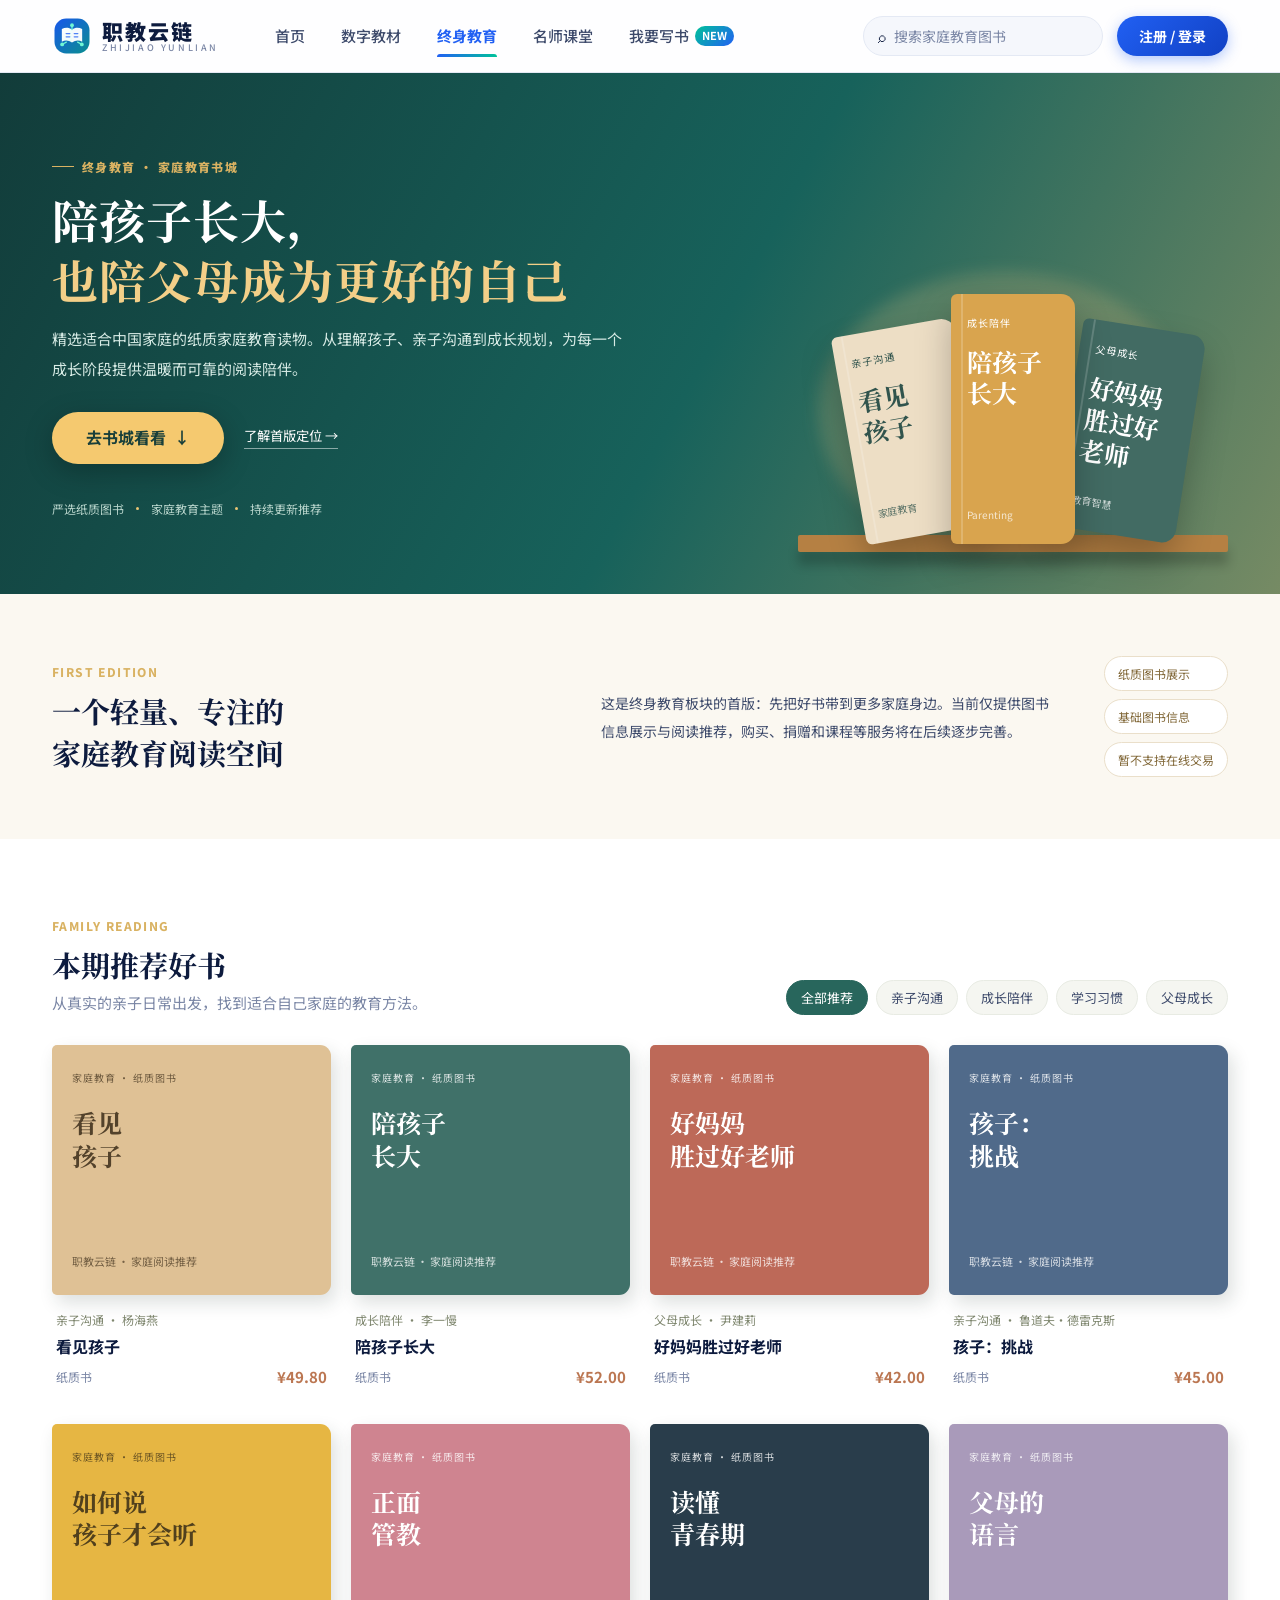
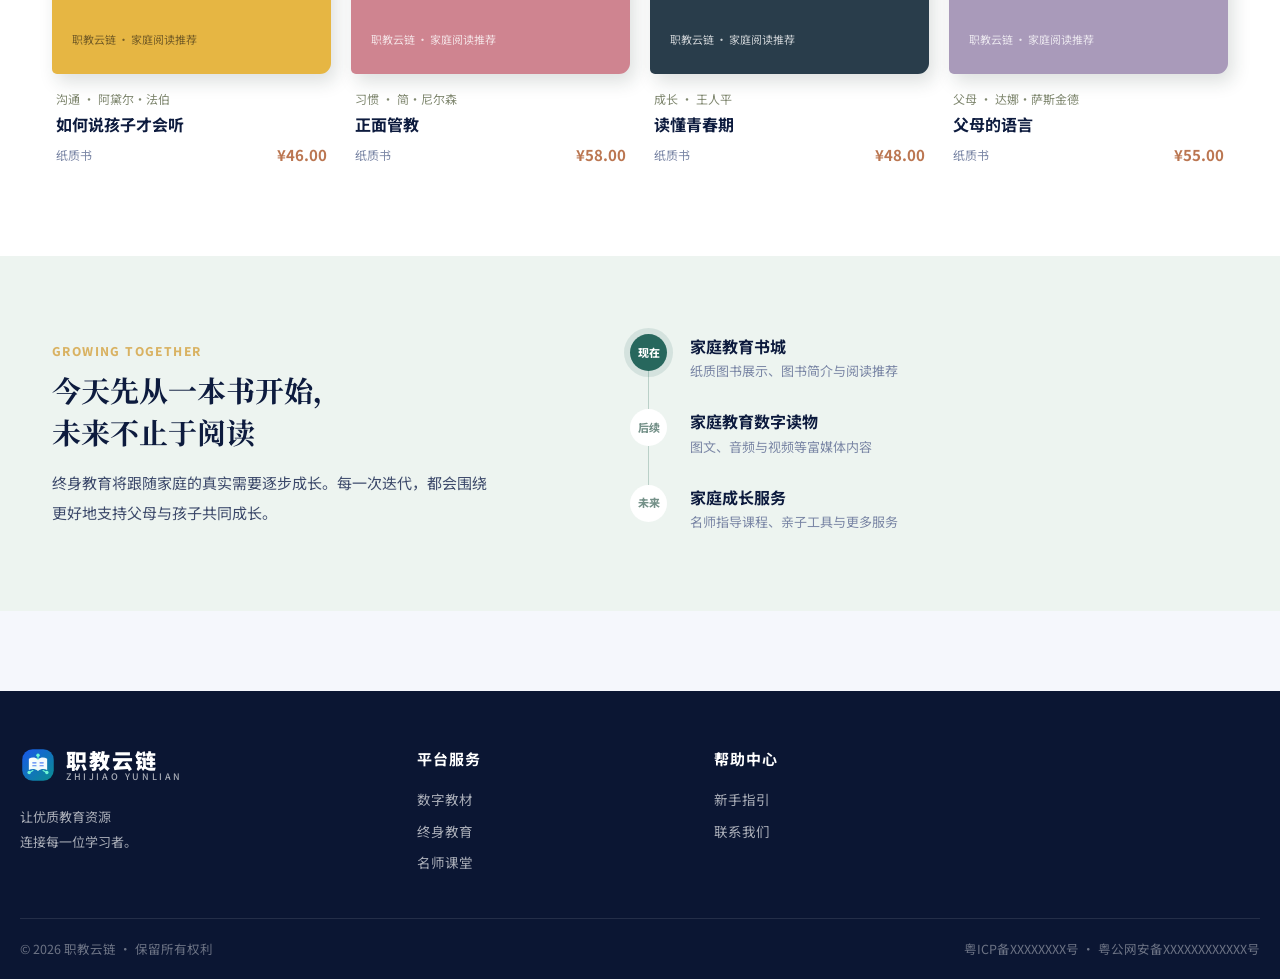
==== lifelong.html @ 520cb599 "新增家庭教育终身教育书城" ====
<!DOCTYPE html>
<html lang="zh-CN">
<head>
<meta charset="UTF-8">
<meta name="viewport" content="width=device-width, initial-scale=1">
<title>终身教育 · 家庭教育书城 — 职教云链</title>
<link rel="stylesheet" href="assets/style.css?v=20260717b">
<link rel="stylesheet" href="assets/lifelong.css?v=20260717a">
</head>
<body>
<header class="site-header"><div class="container header-inner"><a class="logo" href="index.html"><img class="brand-mark" src="assets/logo-mark.svg" alt=""><span class="logo-text"><span class="logo-cn">职教云链</span><span class="logo-en">Zhijiao Yunlian</span></span></a><nav class="main-nav"><a href="index.html">首页</a><a href="reader.html?view=mall">数字教材</a><a class="active" href="lifelong.html">终身教育</a><a href="masterclass.html">名师课堂</a><a href="author.html" data-auth-link="author.html">我要写书<span class="nav-badge">NEW</span></a></nav><div class="header-actions"><div class="search-box life-search"><span>⌕</span><input id="lifeSearch" type="text" placeholder="搜索家庭教育图书"></div><a class="btn btn-primary" href="login.html">注册 / 登录</a></div></div></header>

<main>
  <section class="life-hero"><div class="container life-hero-inner"><div class="life-copy"><span class="life-kicker"><i></i>终身教育 · 家庭教育书城</span><h1>陪孩子长大，<br><em>也陪父母成为更好的自己</em></h1><p>精选适合中国家庭的纸质家庭教育读物。从理解孩子、亲子沟通到成长规划，为每一个成长阶段提供温暖而可靠的阅读陪伴。</p><div class="life-actions"><a class="btn btn-hero" href="#lifeBooks">去书城看看 <span>↓</span></a><button class="life-text-btn" id="lifeAbout">了解首版定位 →</button></div><div class="life-trust"><span>严选纸质图书</span><i></i><span>家庭教育主题</span><i></i><span>持续更新推荐</span></div></div><div class="life-shelf" aria-hidden="true"><div class="shelf-glow"></div><div class="hero-book hb1"><small>亲子沟通</small><b>看见<br>孩子</b><span>家庭教育</span></div><div class="hero-book hb2"><small>成长陪伴</small><b>陪孩子<br>长大</b><span>Parenting</span></div><div class="hero-book hb3"><small>父母成长</small><b>好妈妈<br>胜过好老师</b><span>教育智慧</span></div><div class="shelf-line"></div></div></div></section>

  <section class="life-intro"><div class="container"><div><span class="eyebrow">FIRST EDITION</span><h2>一个轻量、专注的<br>家庭教育阅读空间</h2></div><p>这是终身教育板块的首版：先把好书带到更多家庭身边。当前仅提供图书信息展示与阅读推荐，购买、捐赠和课程等服务将在后续逐步完善。</p><div class="intro-tags"><span>纸质图书展示</span><span>基础图书信息</span><span>暂不支持在线交易</span></div></div></section>

  <section class="life-books" id="lifeBooks"><div class="container"><div class="life-section-head"><div><span class="eyebrow">FAMILY READING</span><h2>本期推荐好书</h2><p>从真实的亲子日常出发，找到适合自己家庭的教育方法。</p></div><div class="life-filters" aria-label="图书筛选"><button class="active" data-filter="all">全部推荐</button><button data-filter="沟通">亲子沟通</button><button data-filter="成长">成长陪伴</button><button data-filter="习惯">学习习惯</button><button data-filter="父母">父母成长</button></div></div><div class="life-grid" id="lifeGrid"></div></div></section>

  <section class="life-roadmap"><div class="container"><div class="roadmap-copy"><span class="eyebrow">GROWING TOGETHER</span><h2>今天先从一本书开始，<br>未来不止于阅读</h2><p>终身教育将跟随家庭的真实需要逐步成长。每一次迭代，都会围绕更好地支持父母与孩子共同成长。</p></div><ol><li class="now"><span>现在</span><div><b>家庭教育书城</b><p>纸质图书展示、图书简介与阅读推荐</p></div></li><li><span>后续</span><div><b>家庭教育数字读物</b><p>图文、音频与视频等富媒体内容</p></div></li><li><span>未来</span><div><b>家庭成长服务</b><p>名师指导课程、亲子工具与更多服务</p></div></li></ol></div></section>
</main>

<footer class="site-footer"><div class="container footer-main"><div class="footer-brand"><a class="logo on-dark" href="index.html"><img class="brand-mark brand-mark-sm" src="assets/logo-mark.svg" alt=""><span class="logo-text"><span class="logo-cn">职教云链</span><span class="logo-en">Zhijiao Yunlian</span></span></a><p>让优质教育资源<br>连接每一位学习者。</p></div><div><h4>平台服务</h4><ul><li><a href="reader.html?view=mall">数字教材</a></li><li><a href="lifelong.html">终身教育</a></li><li><a href="masterclass.html">名师课堂</a></li></ul></div><div><h4>帮助中心</h4><ul><li><a href="#">新手指引</a></li><li><a href="#">联系我们</a></li></ul></div></div><div class="footer-bottom container"><span>© 2026 职教云链 · 保留所有权利</span><span>粤ICP备XXXXXXXX号 · 粤公网安备XXXXXXXXXXXX号</span></div></footer>

<div class="life-modal" id="lifeModal" aria-hidden="true"><div class="life-modal-box"><button class="life-close" aria-label="关闭">×</button><div id="lifeModalContent"></div></div></div>
<script src="assets/app.js?v=20260717b"></script><script src="assets/lifelong.js?v=20260717a"></script>
</body></html>
---- assets/style.css ----
/* ============================================
   职教云链 · Design System
   Palette: Ink #0D1B3E / Blue #2160F3 / Teal #00C29A
   ============================================ */
@import url('https://fonts.googleapis.com/css2?family=Noto+Sans+SC:wght@400;500;700;900&family=Noto+Serif+SC:wght@700;900&display=swap');

:root {
  --blue: #2160F3;
  --blue-deep: #1141C4;
  --blue-soft: #EAF0FE;
  --teal: #00C29A;
  --teal-deep: #009A7B;
  --teal-soft: #E3F9F3;
  --ink: #0D1B3E;
  --ink-2: #3D4A6B;
  --ink-3: #7A86A5;
  --line: #E4E9F4;
  --bg: #F5F7FC;
  --card: #FFFFFF;
  --gold: #F59E0B;
  --radius: 16px;
  --radius-sm: 10px;
  --shadow-sm: 0 1px 2px rgba(13,27,62,.05), 0 4px 16px rgba(13,27,62,.05);
  --shadow-md: 0 2px 6px rgba(13,27,62,.06), 0 12px 32px rgba(13,27,62,.10);
  --shadow-lg: 0 8px 24px rgba(13,27,62,.10), 0 24px 64px rgba(13,27,62,.14);
  --font: 'Noto Sans SC', 'PingFang SC', 'Microsoft YaHei', sans-serif;
  --font-display: 'Noto Serif SC', 'Songti SC', serif;
  --ease: cubic-bezier(.22,.68,.34,1);
}

* { margin: 0; padding: 0; box-sizing: border-box; }
html { scroll-behavior: smooth; }
body {
  font-family: var(--font);
  color: var(--ink);
  background: var(--bg);
  font-size: 15px;
  line-height: 1.6;
  -webkit-font-smoothing: antialiased;
}
a { color: inherit; text-decoration: none; }
button { font-family: inherit; cursor: pointer; border: none; background: none; }
img { max-width: 100%; display: block; }
.container { max-width: 1240px; margin: 0 auto; padding: 0 32px; }

::selection { background: rgba(33,96,243,.18); }

/* ---------- Logo ---------- */
.logo { display: inline-flex; align-items: center; gap: 10px; cursor: pointer; }
.logo svg, .logo .brand-mark { flex: 0 0 auto; }
.brand-mark { width: 40px; height: 40px; object-fit: contain; }
.brand-mark-sm { width: 36px; height: 36px; }
.brand-mark-reader { width: 38px; height: 38px; }
.brand-mark-modal { width: 44px; height: 44px; }
.logo .logo-text { display: flex; flex-direction: column; line-height: 1.15; }
.logo .logo-cn { font-size: 21px; font-weight: 900; letter-spacing: 2px; color: var(--ink); }
.logo .logo-en { font-size: 9px; letter-spacing: 2.6px; color: var(--ink-3); font-weight: 500; text-transform: uppercase; }
.logo.on-dark .logo-cn { color: #fff; }
.logo.on-dark .logo-en { color: rgba(255,255,255,.65); }

/* ---------- Header ---------- */
.site-header {
  position: sticky; top: 0; z-index: 100;
  background: rgba(255,255,255,.86);
  backdrop-filter: saturate(180%) blur(16px);
  -webkit-backdrop-filter: saturate(180%) blur(16px);
  border-bottom: 1px solid var(--line);
}
.header-inner { display: flex; align-items: center; gap: 40px; height: 72px; }
.main-nav { display: flex; gap: 4px; flex: 1; }
.main-nav a {
  padding: 8px 16px; border-radius: 8px; font-size: 15px; font-weight: 500;
  color: var(--ink-2); transition: all .2s var(--ease); position: relative;
}
.main-nav a:hover { color: var(--blue); background: var(--blue-soft); }
.main-nav a.active { color: var(--blue); font-weight: 700; }
.main-nav a.active::after {
  content: ''; position: absolute; left: 16px; right: 16px; bottom: -1px;
  height: 3px; border-radius: 3px 3px 0 0;
  background: linear-gradient(90deg, var(--blue), var(--teal));
}
.nav-badge {
  display: inline-block; margin-left: 6px; padding: 1px 7px; font-size: 11px; font-weight: 700;
  color: #fff; background: linear-gradient(135deg, var(--teal), var(--blue));
  border-radius: 99px; vertical-align: 2px;
}
.header-actions { display: flex; align-items: center; gap: 14px; }

.search-box {
  display: flex; align-items: center; gap: 8px;
  width: 240px; height: 40px; padding: 0 14px;
  background: var(--bg); border: 1px solid var(--line); border-radius: 99px;
  transition: all .25s var(--ease);
}
.search-box:focus-within { border-color: var(--blue); background: #fff; box-shadow: 0 0 0 3px rgba(33,96,243,.12); width: 300px; }
.search-box svg { color: var(--ink-3); flex: 0 0 auto; }
.search-box input { border: none; outline: none; background: none; font-size: 14px; width: 100%; color: var(--ink); font-family: inherit; }
.search-box input::placeholder { color: var(--ink-3); }

.btn {
  display: inline-flex; align-items: center; justify-content: center; gap: 8px;
  height: 40px; padding: 0 22px; border-radius: 99px;
  font-size: 14px; font-weight: 700; transition: all .25s var(--ease);
  cursor: pointer; white-space: nowrap;
}
.btn-primary { background: linear-gradient(135deg, var(--blue), var(--blue-deep)); color: #fff; box-shadow: 0 4px 14px rgba(33,96,243,.35); }
.btn-primary:hover { transform: translateY(-1px); box-shadow: 0 8px 22px rgba(33,96,243,.45); }
.btn-primary:active { transform: translateY(0); }
.btn-ghost { border: 1.5px solid var(--line); color: var(--ink-2); background: #fff; }
.btn-ghost:hover { border-color: var(--blue); color: var(--blue); }

/* ---------- Hero ---------- */
.hero {
  position: relative; overflow: hidden;
  background: #0B1F55;
  color: #fff;
}
/* 多套 banner 背景（后台可配置切换） */
.hero-bg { position: absolute; inset: 0; opacity: 0; transition: opacity 1s var(--ease); }
.hero-bg.active { opacity: 1; }
.hero-bg::before {
  content: ''; position: absolute; inset: 0;
  background:
    radial-gradient(ellipse 800px 400px at 85% 20%, rgba(0,194,154,.28), transparent 60%),
    radial-gradient(ellipse 600px 500px at 10% 110%, rgba(33,96,243,.4), transparent 60%);
}
.hb-1 { background: linear-gradient(115deg, #0B1F55 0%, #123A9E 42%, #1553D6 68%, #0E8F8A 100%); }
.hb-2 { background: linear-gradient(115deg, #071B3F 0%, #0E4C8F 48%, #1273C4 78%, #38BDF8 130%); }
.hb-3 { background: linear-gradient(115deg, #04352D 0%, #0A6B5D 45%, #0E8F8A 72%, #2160F3 140%); }
.hero-switch { position: absolute; right: 40px; bottom: 26px; display: flex; gap: 8px; z-index: 6; }
.hero-switch .carousel-dot { background: rgba(255,255,255,.35); }
.hero-switch .carousel-dot.active { background: #fff; }
.hero-grid-lines {
  position: absolute; inset: 0; opacity: .35;
  background-image:
    linear-gradient(rgba(255,255,255,.05) 1px, transparent 1px),
    linear-gradient(90deg, rgba(255,255,255,.05) 1px, transparent 1px);
  background-size: 56px 56px;
  mask-image: radial-gradient(ellipse 70% 90% at 60% 40%, #000 30%, transparent 75%);
  -webkit-mask-image: radial-gradient(ellipse 70% 90% at 60% 40%, #000 30%, transparent 75%);
}
.hero-inner { position: relative; display: grid; grid-template-columns: 1.15fr .85fr; align-items: center; gap: 48px; padding: 58px 0 66px; }
.hero-kicker {
  display: inline-flex; align-items: center; gap: 8px;
  padding: 6px 16px; border-radius: 99px; font-size: 13px; font-weight: 500; letter-spacing: 1px;
  background: rgba(255,255,255,.12); border: 1px solid rgba(255,255,255,.2);
  backdrop-filter: blur(8px);
  margin-bottom: 28px;
}
.hero-kicker .dot { width: 7px; height: 7px; border-radius: 50%; background: var(--teal); box-shadow: 0 0 8px var(--teal); }
.hero h1 {
  font-family: var(--font-display);
  font-size: 46px; font-weight: 900; line-height: 1.28; letter-spacing: 4px;
  margin-bottom: 18px;
}
.hero h1 em { font-style: normal; color: #6FF7D4; position: relative; }
.hero-sub { font-size: 16px; color: rgba(255,255,255,.72); letter-spacing: .5px; margin-bottom: 30px; max-width: 520px; }
.hero-cta { display: flex; gap: 16px; align-items: center; }
.btn-hero {
  height: 52px; padding: 0 34px; font-size: 16px; border-radius: 99px;
  background: #fff; color: var(--blue-deep);
  box-shadow: 0 8px 28px rgba(0,0,0,.25);
}
.btn-hero:hover { transform: translateY(-2px); box-shadow: 0 14px 36px rgba(0,0,0,.3); }
.btn-hero-ghost {
  height: 52px; padding: 0 30px; font-size: 16px; border-radius: 99px;
  color: #fff; border: 1.5px solid rgba(255,255,255,.4);
}
.btn-hero-ghost:hover { background: rgba(255,255,255,.12); border-color: rgba(255,255,255,.7); }
.hero-stats { display: flex; gap: 48px; margin-top: 52px; }
.hero-stat .num { font-size: 32px; font-weight: 900; font-variant-numeric: tabular-nums; }
.hero-stat .num sup { font-size: 15px; color: #6FF7D4; margin-left: 2px; }
.hero-stat .label { font-size: 13px; color: rgba(255,255,255,.6); letter-spacing: 1px; }

/* hero illustration */
.hero-illust { position: relative; width: 100%; max-width: 470px; margin-left: auto; }
.hero-illust svg { width: 100%; height: auto; display: block; }
.fl-a, .fl-b, .fl-c { animation: floaty 5.2s ease-in-out infinite; transform-box: fill-box; transform-origin: center; }
.fl-b { animation-duration: 6.4s; animation-delay: -1.8s; }
.fl-c { animation-duration: 7.2s; animation-delay: -3.2s; }
@keyframes floaty {
  0%, 100% { transform: translateY(0); }
  50% { transform: translateY(-12px); }
}

/* hero book showcase */
.hero-visual { position: relative; height: 420px; }
.hero-book {
  position: absolute; border-radius: 6px 14px 14px 6px;
  box-shadow: -20px 30px 60px rgba(0,0,0,.4), inset 4px 0 8px rgba(255,255,255,.12), inset -2px 0 6px rgba(0,0,0,.2);
  transform-style: preserve-3d;
  transition: transform .5s var(--ease);
  overflow: hidden;
}
.hero-book::after {
  content: ''; position: absolute; left: 10px; top: 0; bottom: 0; width: 2px;
  background: rgba(255,255,255,.18);
}
.hero-book:hover { transform: translateY(-10px) rotate(-2deg) !important; }
.hero-book.cover { padding: 24px 20px; }
.hero-book .c-title { font-size: 20px; }
.hero-glow {
  position: absolute; left: 50%; bottom: -30px; transform: translateX(-50%);
  width: 460px; height: 90px; border-radius: 50%;
  background: radial-gradient(ellipse, rgba(0,194,154,.35), transparent 70%);
  filter: blur(12px);
}

/* ---------- Section scaffolding ---------- */
section.block { padding: 72px 0 0; }
section.block:last-of-type { padding-bottom: 72px; }
.sec-head { display: flex; align-items: flex-end; justify-content: space-between; margin-bottom: 32px; }
.sec-title { display: flex; align-items: center; gap: 14px; }
.sec-title .bar { width: 6px; height: 30px; border-radius: 4px; background: linear-gradient(180deg, var(--blue), var(--teal)); }
.sec-title h2 { font-size: 28px; font-weight: 900; letter-spacing: 2px; }
.sec-title .en { font-size: 12px; color: var(--ink-3); letter-spacing: 3px; text-transform: uppercase; align-self: flex-end; padding-bottom: 5px; font-weight: 500; }
.sec-more { display: inline-flex; align-items: center; gap: 6px; font-size: 14px; font-weight: 500; color: var(--ink-3); transition: all .2s; }
.sec-more:hover { color: var(--blue); gap: 10px; }

/* ---------- Category entries ---------- */
.cats { display: grid; grid-template-columns: repeat(4, 1fr); gap: 18px; }
.cat-card {
  position: relative; display: flex; align-items: center; gap: 16px;
  padding: 22px 24px; background: var(--card); border-radius: var(--radius);
  border: 1px solid var(--line); box-shadow: var(--shadow-sm);
  transition: all .3s var(--ease); cursor: pointer; overflow: hidden;
}
.cat-card::before {
  content: ''; position: absolute; inset: 0; opacity: 0; transition: opacity .3s;
  background: linear-gradient(120deg, var(--blue-soft), transparent 70%);
}
.cat-card:hover { transform: translateY(-4px); box-shadow: var(--shadow-md); border-color: rgba(33,96,243,.3); }
.cat-card:hover::before { opacity: 1; }
.cat-icon {
  position: relative; width: 48px; height: 48px; border-radius: 14px; flex: 0 0 auto;
  display: grid; place-items: center; color: #fff;
}
.cat-body { position: relative; }
.cat-body .name { font-size: 16px; font-weight: 700; }
.cat-body .desc { font-size: 12px; color: var(--ink-3); }
.cat-card .arrow { position: relative; margin-left: auto; color: var(--ink-3); opacity: 0; transform: translateX(-6px); transition: all .3s var(--ease); }
.cat-card:hover .arrow { opacity: 1; transform: translateX(0); color: var(--blue); }
.ci-0 { background: linear-gradient(135deg, #2160F3, #00C29A); }
.ci-1 { background: linear-gradient(135deg, #2160F3, #6C9BFF); }
.ci-2 { background: linear-gradient(135deg, #00C29A, #4FE3C1); }
.ci-3 { background: linear-gradient(135deg, #F59E0B, #FBBF24); }
.ci-4 { background: linear-gradient(135deg, #EF4466, #FB7185); }
.ci-5 { background: linear-gradient(135deg, #8B5CF6, #A78BFA); }
.ci-6 { background: linear-gradient(135deg, #0EA5E9, #38BDF8); }
.ci-7 { background: linear-gradient(135deg, #E1543F, #F4795F); }

/* ---------- Book cover (CSS placeholder) ---------- */
.cover {
  position: relative; border-radius: 4px 10px 10px 4px; overflow: hidden;
  aspect-ratio: 3/4.15;
  box-shadow: 0 2px 6px rgba(13,27,62,.14), 0 10px 24px rgba(13,27,62,.16);
  transition: all .35s var(--ease);
  display: flex; flex-direction: column; justify-content: space-between;
  padding: 14% 12%;
  color: #fff;
}
.cover::before {
  content: ''; position: absolute; left: 6%; top: 0; bottom: 0; width: 1.5px;
  background: rgba(255,255,255,.28);
}
.cover::after {
  content: ''; position: absolute; inset: 0;
  background: linear-gradient(105deg, rgba(255,255,255,.14) 0%, transparent 30%);
  pointer-events: none;
}
.cover .c-title { font-family: var(--font-display); font-weight: 900; line-height: 1.35; letter-spacing: 1px; font-size: clamp(14px, 1.3vw, 19px); position: relative; }
.cover .c-sub { font-size: 10px; opacity: .75; letter-spacing: 1.5px; position: relative; }
.cover .c-foot { font-size: 9.5px; opacity: .65; letter-spacing: 1px; border-top: 1px solid rgba(255,255,255,.3); padding-top: 8px; position: relative; }
.cover.light { color: var(--ink); }
.cover.light::before { background: rgba(13,27,62,.14); }
.cover.light .c-foot { border-top-color: rgba(13,27,62,.2); }

.cv-1 { background: linear-gradient(160deg, #12369C, #2160F3 65%, #10C7B0 140%); }
.cv-2 { background: linear-gradient(160deg, #0A6B5D, #00A886 70%, #7FE0C4 145%); }
.cv-3 { background: linear-gradient(160deg, #7C2D12, #C2410C 60%, #FDBA74 150%); }
.cv-4 { background: linear-gradient(160deg, #1E1B4B, #4338CA 65%, #A5B4FC 155%); }
.cv-5 { background: linear-gradient(160deg, #831843, #BE185D 65%, #FBCFE8 165%); }
.cv-6 { background: linear-gradient(160deg, #0C4A6E, #0284C7 65%, #7DD3FC 150%); }
.cv-7 { background: linear-gradient(160deg, #14532D, #16A34A 70%, #86EFAC 160%); }
.cv-8 { background: linear-gradient(160deg, #422006, #A16207 65%, #FDE68A 160%); }
.cv-9 { background: linear-gradient(160deg, #1F2937, #4B5563 70%, #D1D5DB 170%); }
.cv-10 { background: linear-gradient(150deg, #F8FAFC, #E2E8F0 80%); }
.cv-11 { background: linear-gradient(160deg, #3B0764, #7E22CE 65%, #D8B4FE 155%); }
.cv-12 { background: linear-gradient(160deg, #7F1D1D, #DC2626 68%, #FCA5A5 160%); }

/* ---------- Carousel (最新教材) ---------- */
.carousel-zone { display: grid; grid-template-columns: 1.6fr 1fr; gap: 24px; align-items: stretch; }
.carousel {
  position: relative; border-radius: 20px; overflow: hidden; box-shadow: var(--shadow-md);
  min-height: 380px; background: var(--ink);
}
.slide {
  position: absolute; inset: 0; opacity: 0; transition: opacity .6s var(--ease);
  display: flex; align-items: center; padding: 44px 52px; gap: 44px;
  color: #fff;
}
.slide.active { opacity: 1; z-index: 2; }
.slide .s-cover { width: 190px; flex: 0 0 auto; transform: rotate(-2deg); }
.slide .s-cover .cover { box-shadow: 0 20px 50px rgba(0,0,0,.45); }
.slide .s-body .s-tag {
  display: inline-block; padding: 4px 14px; font-size: 12px; font-weight: 700; letter-spacing: 1px;
  border-radius: 99px; background: rgba(255,255,255,.15); border: 1px solid rgba(255,255,255,.25);
  margin-bottom: 16px; backdrop-filter: blur(4px);
}
.slide .s-body h3 { font-family: var(--font-display); font-size: 30px; font-weight: 900; letter-spacing: 1.5px; margin-bottom: 10px; }
.slide .s-body .s-author { font-size: 13px; opacity: .75; margin-bottom: 14px; }
.slide .s-body p { font-size: 14px; line-height: 1.8; opacity: .82; max-width: 420px; display: -webkit-box; -webkit-line-clamp: 3; -webkit-box-orient: vertical; overflow: hidden; }
.slide .s-link { display: inline-flex; align-items: center; gap: 8px; margin-top: 22px; font-size: 14px; font-weight: 700; color: #fff; border-bottom: 2px solid rgba(255,255,255,.5); padding-bottom: 3px; transition: all .2s; }
.slide .s-link:hover { gap: 12px; border-color: #fff; }
.sl-1 { background: linear-gradient(120deg, #0E2A6E, #1553D6 70%, #0E8F8A 130%); }
.sl-2 { background: linear-gradient(120deg, #093A33, #0E8F72 75%, #38D9A9 140%); }
.sl-3 { background: linear-gradient(120deg, #431407, #B45309 80%, #FCD34D 160%); }
.carousel-nav { position: absolute; right: 28px; bottom: 24px; display: flex; gap: 8px; z-index: 5; }
.carousel-dot { width: 24px; height: 4px; border-radius: 4px; background: rgba(255,255,255,.3); transition: all .3s; cursor: pointer; }
.carousel-dot.active { background: #fff; width: 40px; }
.carousel-arrow {
  position: absolute; top: 50%; transform: translateY(-50%); z-index: 5;
  width: 42px; height: 42px; border-radius: 50%;
  background: rgba(255,255,255,.14); color: #fff; backdrop-filter: blur(6px);
  display: grid; place-items: center; transition: all .25s;
  border: 1px solid rgba(255,255,255,.2);
}
.carousel-arrow:hover { background: rgba(255,255,255,.3); }
.carousel-arrow.prev { left: 18px; }
.carousel-arrow.next { right: 18px; }

/* 名师课堂 side panel */
.panel { background: var(--card); border: 1px solid var(--line); border-radius: 20px; box-shadow: var(--shadow-sm); padding: 26px 26px 18px; display: flex; flex-direction: column; }
.panel-head { display: flex; align-items: center; justify-content: space-between; margin-bottom: 20px; }
.panel-head h3 { font-size: 19px; font-weight: 900; letter-spacing: 1px; display: flex; align-items: center; gap: 10px; }
.panel-head h3 svg { color: var(--gold); }
.panel-list { display: flex; flex-direction: column; }
.panel-item { display: flex; align-items: center; gap: 14px; padding: 12px 4px; border-radius: 12px; transition: background .2s; cursor: pointer; }
.panel-item:hover { background: var(--bg); }
.panel-item + .panel-item { border-top: 1px solid var(--line); }
.panel-item .p-cover { width: 46px; flex: 0 0 auto; }
.panel-item .p-cover .cover { border-radius: 2px 5px 5px 2px; box-shadow: 0 2px 8px rgba(13,27,62,.18); padding: 12% 10%; }
.panel-item .p-cover .c-title { font-size: 6px; letter-spacing: 0; }
.panel-item .p-body { min-width: 0; flex: 1; }
.panel-item .p-title { font-size: 14.5px; font-weight: 700; white-space: nowrap; overflow: hidden; text-overflow: ellipsis; }
.panel-item .p-meta { font-size: 12px; color: var(--ink-3); display: flex; align-items: center; gap: 6px; }
.panel-item .p-play {
  width: 34px; height: 34px; border-radius: 50%; flex: 0 0 auto;
  display: grid; place-items: center; color: var(--blue);
  background: var(--blue-soft); transition: all .25s var(--ease);
}
.panel-item:hover .p-play { background: var(--blue); color: #fff; transform: scale(1.08); }
.p-badge { display: inline-block; padding: 0 6px; font-size: 10px; font-weight: 700; border-radius: 4px; background: var(--teal-soft); color: var(--teal-deep); }

/* ---------- 精品教材 grid ---------- */
.book-grid { display: grid; grid-template-columns: repeat(3, 1fr); gap: 24px; }
.book-card {
  position: relative; background: var(--card); border: 1px solid var(--line); border-radius: var(--radius);
  padding: 20px; display: flex; gap: 18px; transition: all .3s var(--ease); cursor: pointer;
  box-shadow: var(--shadow-sm); overflow: hidden;
}
.book-card:hover { transform: translateY(-5px); box-shadow: var(--shadow-md); border-color: rgba(33,96,243,.25); }
.book-card .b-cover { width: 92px; flex: 0 0 auto; }
.book-card .b-cover .cover { padding: 12% 11%; }
.book-card .b-cover .c-title { font-size: 11px; }
.book-card .b-cover .c-sub, .book-card .b-cover .c-foot { font-size: 7px; }
.book-card:hover .b-cover .cover { transform: translateY(-3px) rotate(-1.5deg); }
.book-card .b-body { min-width: 0; display: flex; flex-direction: column; padding-top: 8px; }
.book-card .b-title { font-size: 15px; font-weight: 700; line-height: 1.45; display: -webkit-box; -webkit-line-clamp: 2; -webkit-box-orient: vertical; overflow: hidden; margin-bottom: 6px; transition: color .2s; }
.book-card:hover .b-title { color: var(--blue); }
.book-card .b-author { font-size: 12px; color: var(--ink-3); white-space: nowrap; overflow: hidden; text-overflow: ellipsis; }
.book-card .b-foot { margin-top: auto; display: flex; align-items: center; justify-content: space-between; gap: 8px; }
.book-card .b-foot .price { font-size: 18px; }
.price { font-weight: 900; color: #E1543F; font-variant-numeric: tabular-nums; }
.price .yen { font-size: 12px; font-weight: 700; }

/* ---------- 友情链接 ---------- */
.links-strip { display: grid; grid-template-columns: repeat(4, 1fr); gap: 14px; }
.link-chip {
  display: flex; align-items: center; gap: 10px; padding: 16px 20px;
  background: var(--card); border: 1px solid var(--line); border-radius: 12px;
  font-size: 14px; font-weight: 500; color: var(--ink-2);
  transition: all .25s var(--ease);
}
.link-chip:hover { color: var(--blue); border-color: rgba(33,96,243,.35); box-shadow: var(--shadow-sm); transform: translateY(-2px); }
.link-chip svg { color: var(--ink-3); flex: 0 0 auto; transition: color .25s; }
.link-chip:hover svg { color: var(--blue); }

/* ---------- Footer ---------- */
.site-footer { margin-top: 80px; background: #0B1633; color: rgba(255,255,255,.65); }
.footer-main { display: grid; grid-template-columns: 1.4fr 1fr 1fr 1fr; gap: 48px; padding: 56px 0 44px; }
.footer-main h4 { color: #fff; font-size: 15px; font-weight: 700; margin-bottom: 18px; letter-spacing: 1px; }
.footer-main ul { list-style: none; display: flex; flex-direction: column; gap: 10px; font-size: 13.5px; }
.footer-main ul a:hover { color: #fff; }
.footer-brand p { font-size: 13px; line-height: 1.9; margin-top: 16px; max-width: 300px; }
.footer-bottom { border-top: 1px solid rgba(255,255,255,.1); padding: 20px 0; display: flex; justify-content: space-between; font-size: 12.5px; color: rgba(255,255,255,.4); }

/* ---------- List page ---------- */
.list-hero { background: linear-gradient(115deg, #0B1F55, #1553D6 75%, #0E8F8A 135%); padding: 44px 0; color: #fff; position: relative; overflow: hidden; }
.list-hero::before { content: ''; position: absolute; inset: 0; background: radial-gradient(ellipse 600px 300px at 90% 10%, rgba(0,194,154,.3), transparent 60%); }
.list-hero h1 { position: relative; font-size: 30px; font-weight: 900; letter-spacing: 2px; }
.list-hero .crumb { position: relative; font-size: 13px; color: rgba(255,255,255,.6); margin-bottom: 8px; display: flex; align-items: center; gap: 8px; }
.list-hero .crumb a:hover { color: #fff; }

.filter-card {
  background: var(--card); border: 1px solid var(--line); border-radius: var(--radius);
  box-shadow: var(--shadow-sm); padding: 8px 28px; margin-top: -28px; position: relative; z-index: 5;
}
.filter-row { display: flex; align-items: flex-start; gap: 20px; padding: 14px 0; }
.filter-row + .filter-row { border-top: 1px dashed var(--line); }
.filter-row.sub-row { background: var(--bg); margin: 0 -28px; padding: 12px 28px 12px 0; border-radius: 0 0 var(--radius) var(--radius); border-top: 1px solid var(--line); }
.filter-label { flex: 0 0 76px; font-size: 14px; color: var(--ink-3); font-weight: 500; padding-top: 5px; white-space: nowrap; }
.sub-row .filter-label { flex-basis: 104px; }
.filter-opts { display: flex; flex-wrap: wrap; gap: 6px; }
.filter-opt {
  padding: 5px 16px; border-radius: 99px; font-size: 14px; color: var(--ink-2);
  transition: all .2s; cursor: pointer; border: 1px solid transparent;
}
.filter-opt:hover { color: var(--blue); background: var(--blue-soft); }
.filter-opt.active { color: #fff; background: var(--blue); font-weight: 700; box-shadow: 0 2px 8px rgba(33,96,243,.35); }
.sub-row .filter-opt.active { background: var(--teal-deep); box-shadow: 0 2px 8px rgba(0,154,123,.3); }

.list-toolbar { display: flex; align-items: center; justify-content: space-between; margin: 28px 0 20px; }
.list-toolbar .count { font-size: 14px; color: var(--ink-3); }
.list-toolbar .count strong { color: var(--blue); font-size: 16px; }
.sort-opts { display: flex; gap: 4px; background: #fff; border: 1px solid var(--line); border-radius: 99px; padding: 4px; }
.sort-opt { padding: 5px 18px; border-radius: 99px; font-size: 13px; color: var(--ink-2); cursor: pointer; transition: all .2s; }
.sort-opt.active { background: var(--ink); color: #fff; font-weight: 700; }

.shelf { display: grid; grid-template-columns: repeat(3, 1fr); gap: 22px; }
.shelf-card {
  display: flex; gap: 22px; padding: 24px; background: var(--card);
  border: 1px solid var(--line); border-radius: var(--radius); box-shadow: var(--shadow-sm);
  transition: all .3s var(--ease); cursor: pointer; position: relative; overflow: hidden;
}
.shelf-card::after {
  content: ''; position: absolute; left: 0; top: 0; bottom: 0; width: 3px;
  background: linear-gradient(180deg, var(--blue), var(--teal));
  opacity: 0; transition: opacity .3s;
}
.shelf-card:hover { transform: translateY(-5px); box-shadow: var(--shadow-md); border-color: rgba(33,96,243,.25); }
.shelf-card:hover::after { opacity: 1; }
.shelf-card .s-cover { width: 118px; flex: 0 0 auto; }
.shelf-card .s-cover .cover { padding: 13% 11%; }
.shelf-card .s-cover .c-title { font-size: 13px; }
.shelf-card .s-cover .c-sub { font-size: 8px; }
.shelf-card .s-cover .c-foot { font-size: 7.5px; }
.shelf-card:hover .s-cover .cover { transform: translateY(-4px) rotate(-1.5deg); box-shadow: 0 8px 20px rgba(13,27,62,.25); }
.shelf-body { min-width: 0; flex: 1; display: flex; flex-direction: column; }
.shelf-body .s-title { font-size: 16.5px; font-weight: 700; line-height: 1.4; margin-bottom: 8px; display: -webkit-box; -webkit-line-clamp: 1; -webkit-box-orient: vertical; overflow: hidden; transition: color .2s; }
.shelf-card:hover .s-title { color: var(--blue); }
.meta-line { font-size: 12.5px; color: var(--ink-3); display: flex; gap: 6px; margin-bottom: 3px; }
.meta-line .k { color: #A8B2CC; flex: 0 0 auto; }
.meta-line .v { color: var(--ink-2); white-space: nowrap; overflow: hidden; text-overflow: ellipsis; }
.shelf-body .s-desc { font-size: 12.5px; color: var(--ink-3); line-height: 1.7; margin-top: 6px; display: -webkit-box; -webkit-line-clamp: 2; -webkit-box-orient: vertical; overflow: hidden; }
.shelf-foot { margin-top: auto; padding-top: 12px; display: flex; align-items: center; justify-content: space-between; }
.shelf-foot .price { font-size: 20px; }
.tag-row { display: flex; gap: 6px; margin-bottom: 8px; }
.tag { padding: 1px 9px; font-size: 11px; font-weight: 500; border-radius: 5px; }
.tag-blue { background: var(--blue-soft); color: var(--blue); }
.tag-teal { background: var(--teal-soft); color: var(--teal-deep); }
.tag-amber { background: #FEF3E2; color: #B45309; }
.btn-mini {
  height: 32px; padding: 0 16px; border-radius: 99px; font-size: 12.5px; font-weight: 700;
  background: var(--blue-soft); color: var(--blue); transition: all .25s var(--ease);
  display: inline-flex; align-items: center; gap: 6px;
}
.shelf-card:hover .btn-mini { background: var(--blue); color: #fff; box-shadow: 0 4px 12px rgba(33,96,243,.35); }

.pagination { display: flex; justify-content: center; gap: 8px; margin: 48px 0 72px; }
.page-btn {
  min-width: 40px; height: 40px; padding: 0 8px; border-radius: 12px;
  display: grid; place-items: center; font-size: 14px; font-weight: 500;
  background: #fff; border: 1px solid var(--line); color: var(--ink-2);
  cursor: pointer; transition: all .2s; font-variant-numeric: tabular-nums;
}
.page-btn:hover { border-color: var(--blue); color: var(--blue); }
.page-btn.active { background: var(--blue); border-color: var(--blue); color: #fff; font-weight: 700; box-shadow: 0 4px 12px rgba(33,96,243,.35); }
.page-btn.dots { border: none; background: none; cursor: default; }

/* ---------- Login page ---------- */
.login-page {
  min-height: 100vh; display: grid; grid-template-columns: 1.1fr 1fr;
  background: #fff;
}
.login-brand {
  position: relative; overflow: hidden; display: flex; flex-direction: column;
  padding: 48px 64px; color: #fff;
  background: linear-gradient(150deg, #0B1F55 0%, #123A9E 45%, #1553D6 75%, #0E8F8A 130%);
}
.login-brand::before {
  content: ''; position: absolute; inset: 0;
  background:
    radial-gradient(ellipse 700px 400px at 90% 0%, rgba(0,194,154,.3), transparent 60%),
    radial-gradient(ellipse 500px 400px at 0% 100%, rgba(33,96,243,.5), transparent 60%);
}
.login-brand .hero-grid-lines { opacity: .3; }
.login-brand-body { position: relative; margin: auto 0; max-width: 480px; }
.login-brand h2 { font-family: var(--font-display); font-size: 40px; font-weight: 900; line-height: 1.4; letter-spacing: 3px; margin: 36px 0 16px; }
.login-brand h2 em { font-style: normal; color: #6FF7D4; }
.login-brand p { font-size: 15px; color: rgba(255,255,255,.7); line-height: 2; }
.login-features { position: relative; display: flex; flex-direction: column; gap: 14px; margin-top: 40px; }
.login-feature { display: flex; align-items: center; gap: 12px; font-size: 14px; color: rgba(255,255,255,.85); }
.login-feature .fi {
  width: 34px; height: 34px; border-radius: 10px; flex: 0 0 auto;
  background: rgba(255,255,255,.12); border: 1px solid rgba(255,255,255,.18);
  display: grid; place-items: center; color: #6FF7D4;
}
.login-brand .copyright { position: relative; font-size: 12px; color: rgba(255,255,255,.4); }

/* floating deco books */
.deco-books { position: absolute; right: -30px; bottom: -20px; display: flex; gap: 14px; transform: rotate(-8deg); opacity: .5; }
.deco-books .cover { width: 110px; padding: 14px 12px; }
.deco-books .c-title { font-size: 13px; }
.deco-books .c-sub { font-size: 8px; }
.deco-books .c-foot { font-size: 7.5px; }

.login-form-side { display: flex; flex-direction: column; padding: 40px 64px; }
.login-form-wrap { margin: auto; width: 100%; max-width: 400px; }
.login-form-wrap h1 { font-size: 28px; font-weight: 900; letter-spacing: 1px; margin-bottom: 8px; }
.login-form-wrap .sub { font-size: 14px; color: var(--ink-3); margin-bottom: 36px; }
.login-tabs { display: flex; gap: 4px; background: var(--bg); border-radius: 12px; padding: 4px; margin-bottom: 30px; }
.login-tab {
  flex: 1; height: 40px; border-radius: 9px; font-size: 14px; font-weight: 500; color: var(--ink-2);
  transition: all .25s var(--ease);
}
.login-tab.active { background: #fff; color: var(--blue); font-weight: 700; box-shadow: var(--shadow-sm); }
.field { margin-bottom: 22px; }
.field label { display: flex; align-items: center; gap: 6px; font-size: 13.5px; font-weight: 700; color: var(--ink-2); margin-bottom: 9px; }
.field label svg { color: var(--ink-3); }
.input-wrap { position: relative; }
.input-wrap input {
  width: 100%; height: 48px; padding: 0 16px; font-size: 14.5px; font-family: inherit;
  border: 1.5px solid var(--line); border-radius: 12px; outline: none; color: var(--ink);
  background: var(--bg); transition: all .25s var(--ease);
}
.input-wrap input::placeholder { color: #A8B2CC; }
.input-wrap input:focus { border-color: var(--blue); background: #fff; box-shadow: 0 0 0 4px rgba(33,96,243,.12); }
.input-wrap .toggle-pass {
  position: absolute; right: 14px; top: 50%; transform: translateY(-50%);
  color: var(--ink-3); display: grid; place-items: center;
}
.input-wrap .toggle-pass:hover { color: var(--blue); }
.form-aux { display: flex; justify-content: space-between; align-items: center; margin-bottom: 26px; font-size: 13.5px; }
.form-aux .remember { display: flex; align-items: center; gap: 7px; color: var(--ink-2); cursor: pointer; user-select: none; }
.form-aux .remember input { accent-color: var(--blue); width: 15px; height: 15px; cursor: pointer; }
.form-aux .forgot { color: var(--blue); font-weight: 500; }
.form-aux .forgot:hover { text-decoration: underline; }
.btn-login {
  width: 100%; height: 50px; border-radius: 12px; font-size: 16px; font-weight: 700; letter-spacing: 6px;
  color: #fff; background: linear-gradient(135deg, var(--blue), var(--blue-deep));
  box-shadow: 0 6px 18px rgba(33,96,243,.35); transition: all .25s var(--ease);
}
.btn-login:hover { transform: translateY(-2px); box-shadow: 0 10px 26px rgba(33,96,243,.45); }
.btn-login:active { transform: translateY(0); }
.login-foot { text-align: center; margin-top: 26px; font-size: 13.5px; color: var(--ink-3); }
.login-foot a { color: var(--blue); font-weight: 700; }
.login-foot a:hover { text-decoration: underline; }
.divider { display: flex; align-items: center; gap: 14px; margin: 30px 0 20px; font-size: 12px; color: #A8B2CC; }
.divider::before, .divider::after { content: ''; flex: 1; height: 1px; background: var(--line); }
.sso-row { display: flex; gap: 12px; }
.sso-btn {
  flex: 1; height: 44px; border-radius: 12px; border: 1.5px solid var(--line);
  display: flex; align-items: center; justify-content: center; gap: 8px;
  font-size: 13px; color: var(--ink-2); transition: all .25s;
  background: #fff;
}
.sso-btn:hover { border-color: var(--blue); color: var(--blue); background: var(--blue-soft); }

/* ---------- Toast ---------- */
.toast {
  position: fixed; left: 50%; top: 88px; z-index: 1200;
  transform: translateX(-50%) translateY(-12px);
  display: flex; align-items: center; gap: 10px;
  padding: 12px 22px; border-radius: 99px;
  background: rgba(13,27,62,.92); color: #fff; font-size: 14px;
  box-shadow: var(--shadow-lg);
  opacity: 0; pointer-events: none;
  transition: opacity .25s var(--ease), transform .25s var(--ease);
}
.toast.show { opacity: 1; transform: translateX(-50%) translateY(0); }
.toast svg { color: #6FF7D4; flex: 0 0 auto; }

/* ---------- Login modal ---------- */
.modal-mask {
  position: fixed; inset: 0; z-index: 1000;
  background: rgba(9, 18, 45, .55);
  backdrop-filter: blur(6px); -webkit-backdrop-filter: blur(6px);
  display: grid; place-items: center;
  opacity: 0; pointer-events: none; transition: opacity .25s var(--ease);
}
.modal-mask.open { opacity: 1; pointer-events: auto; }
.login-modal {
  width: min(420px, calc(100vw - 40px));
  background: #fff; border-radius: 22px; padding: 36px 36px 32px;
  box-shadow: var(--shadow-lg);
  transform: translateY(16px) scale(.97); transition: transform .3s var(--ease);
  position: relative;
}
.modal-mask.open .login-modal { transform: none; }
.modal-close {
  position: absolute; top: 16px; right: 16px;
  width: 34px; height: 34px; border-radius: 50%;
  display: grid; place-items: center; color: var(--ink-3);
  transition: all .2s;
}
.modal-close:hover { background: var(--bg); color: var(--ink); }
.login-modal .m-head { text-align: center; margin-bottom: 26px; }
.login-modal .m-head .m-logo { display: inline-flex; margin-bottom: 12px; }
.login-modal .m-head h2 { font-size: 22px; font-weight: 900; letter-spacing: 1px; }
.login-modal .m-head .m-underline {
  width: 36px; height: 4px; border-radius: 4px; margin: 10px auto 0;
  background: linear-gradient(90deg, var(--blue), var(--teal));
}
.login-modal .field { margin-bottom: 18px; }
.login-modal .login-tabs { margin-bottom: 24px; }
.login-modal .form-aux { margin-bottom: 22px; }
.login-modal .login-foot { margin-top: 20px; }

/* ---------- Reveal animation ---------- */
.reveal { opacity: 0; transform: translateY(24px); transition: opacity .7s var(--ease), transform .7s var(--ease); }
.reveal.in { opacity: 1; transform: none; }

@media (prefers-reduced-motion: reduce) {
  *, *::before, *::after { animation: none !important; transition-duration: .01ms !important; }
  .reveal { opacity: 1; transform: none; }
}

/* ---------- Responsive ---------- */
@media (max-width: 1080px) {
  .cats { grid-template-columns: repeat(2, 1fr); }
  .book-grid { grid-template-columns: repeat(2, 1fr); }
  .shelf { grid-template-columns: repeat(2, 1fr); }
  .carousel-zone { grid-template-columns: 1fr; }
  .hero-inner { grid-template-columns: 1fr; }
  .hero-illust { display: none; }
  .footer-main { grid-template-columns: 1fr 1fr; }
  .login-page { grid-template-columns: 1fr; }
  .login-brand { display: none; }
}
@media (max-width: 720px) {
  .container { padding: 0 20px; }
  .main-nav { display: none; }
  .search-box { display: none; }
  .cats, .book-grid, .shelf, .links-strip { grid-template-columns: 1fr; }
  .hero h1 { font-size: 34px; }
  .footer-main { grid-template-columns: 1fr; }
}

/* ============================================
   数字教材子门户（reader.html）
   ============================================ */
.rd-app { display: flex; min-height: 100vh; background: var(--bg); }

/* sidebar */
.rd-side {
  width: 240px; flex: 0 0 auto; background: #fff; border-right: 1px solid var(--line);
  display: flex; flex-direction: column; padding: 22px 16px 18px;
  position: sticky; top: 0; height: 100vh;
}
.rd-side .logo { padding: 0 8px 20px; }
.rd-nav { display: flex; flex-direction: column; gap: 4px; }
.rd-nav-item {
  display: flex; align-items: center; gap: 12px; padding: 11px 14px;
  border-radius: 12px; font-size: 14.5px; font-weight: 500; color: var(--ink-2);
  cursor: pointer; transition: all .2s var(--ease); border: none; background: none; text-align: left;
}
.rd-nav-item svg { flex: 0 0 auto; color: var(--ink-3); transition: color .2s; }
.rd-nav-item:hover { background: var(--bg); color: var(--ink); }
.rd-nav-item.active { background: linear-gradient(120deg, var(--blue), var(--blue-deep)); color: #fff; font-weight: 700; box-shadow: 0 4px 14px rgba(33,96,243,.3); }
.rd-nav-item.active svg { color: #fff; }
.rd-promo {
  margin-top: auto; border-radius: 16px; padding: 18px 16px; color: #fff;
  background: linear-gradient(150deg, #123A9E, #1553D6 60%, #0E8F8A 130%);
  position: relative; overflow: hidden;
}
.rd-promo::before { content:''; position:absolute; inset:0; background: radial-gradient(ellipse at 85% 0%, rgba(0,194,154,.4), transparent 60%); }
.rd-promo .t { position: relative; font-size: 15px; font-weight: 900; letter-spacing: 1px; }
.rd-promo .d { position: relative; font-size: 12px; color: rgba(255,255,255,.75); margin-top: 4px; }
.rd-promo .links { position: relative; display: flex; gap: 8px; margin-top: 14px; }
.rd-promo .links a {
  flex: 1; text-align: center; padding: 7px 0; border-radius: 8px; font-size: 12px; font-weight: 700;
  background: rgba(255,255,255,.14); border: 1px solid rgba(255,255,255,.22);
  transition: background .2s;
}
.rd-promo .links a:hover { background: rgba(255,255,255,.28); }
.rd-back-portal {
  display: flex; align-items: center; gap: 8px; margin-top: 14px; padding: 10px 14px;
  border-radius: 12px; font-size: 13px; color: var(--ink-3); transition: all .2s;
}
.rd-back-portal:hover { background: var(--bg); color: var(--blue); }

/* main */
.rd-main { flex: 1; min-width: 0; display: flex; flex-direction: column; }
.rd-topbar {
  position: sticky; top: 0; z-index: 50;
  display: flex; align-items: center; gap: 18px; padding: 0 32px; height: 68px;
  background: rgba(255,255,255,.86); backdrop-filter: saturate(180%) blur(16px);
  border-bottom: 1px solid var(--line);
}
.rd-topbar h1 { font-size: 19px; font-weight: 900; letter-spacing: 1px; }
.rd-topbar .hint { font-size: 13px; color: var(--ink-3); padding-left: 18px; border-left: 1px solid var(--line); }
.rd-topbar .spacer { flex: 1; }
.rd-user { display: flex; align-items: center; gap: 9px; cursor: pointer; padding: 6px 10px; border-radius: 99px; transition: background .2s; }
.rd-user:hover { background: var(--bg); }
.rd-user .avatar {
  width: 32px; height: 32px; border-radius: 50%; display: grid; place-items: center;
  background: linear-gradient(135deg, var(--blue), var(--teal)); color: #fff; font-size: 13px; font-weight: 700;
}
.rd-user .name { font-size: 13.5px; font-weight: 500; color: var(--ink-2); }
.rd-body { padding: 28px 32px 48px; }

/* home hero */
.rd-hero {
  display: grid; grid-template-columns: 1fr 380px; align-items: center; gap: 32px;
  border-radius: 20px; padding: 40px 48px; color: #fff; overflow: hidden; position: relative;
  background: linear-gradient(115deg, #0B1F55 0%, #123A9E 45%, #1553D6 72%, #0E8F8A 135%);
  margin-bottom: 36px;
}
.rd-hero::before { content:''; position:absolute; inset:0; background: radial-gradient(ellipse 500px 300px at 88% 10%, rgba(0,194,154,.32), transparent 60%); }
.rd-hero h2 { position: relative; font-family: var(--font-display); font-size: 32px; font-weight: 900; letter-spacing: 2px; }
.rd-hero p { position: relative; font-size: 14.5px; color: rgba(255,255,255,.72); margin: 10px 0 24px; }
.rd-hero .rd-hero-btns { position: relative; display: flex; gap: 12px; }
.rd-hero .hv { position: relative; }
.rd-hero .hv svg { width: 100%; height: auto; display: block; }

/* section head */
.rd-sec-head { display: flex; align-items: center; justify-content: space-between; margin: 0 0 18px; }
.rd-sec-head .t { display: flex; align-items: center; gap: 10px; font-size: 19px; font-weight: 900; letter-spacing: 1px; }
.rd-sec-head .t .bar { width: 5px; height: 20px; border-radius: 4px; background: linear-gradient(180deg, var(--blue), var(--teal)); }

/* pills 筛选 */
.rd-filters { background: #fff; border: 1px solid var(--line); border-radius: var(--radius); padding: 6px 22px; margin-bottom: 22px; box-shadow: var(--shadow-sm); }

/* vertical book card */
.rd-grid { display: grid; grid-template-columns: repeat(auto-fill, minmax(200px, 1fr)); gap: 22px; }
.rd-card {
  background: #fff; border: 1px solid var(--line); border-radius: var(--radius);
  padding: 16px 16px 14px; cursor: pointer; transition: all .3s var(--ease);
  box-shadow: var(--shadow-sm); display: flex; flex-direction: column;
}
.rd-card:hover { transform: translateY(-5px); box-shadow: var(--shadow-md); border-color: rgba(33,96,243,.25); }
.rd-card .cover { margin-bottom: 14px; }
.rd-card:hover .cover { transform: rotate(-1deg); }
.rd-card .n { font-size: 14.5px; font-weight: 700; line-height: 1.45; display: -webkit-box; -webkit-line-clamp: 2; -webkit-box-orient: vertical; overflow: hidden; transition: color .2s; min-height: 42px; }
.rd-card:hover .n { color: var(--blue); }
.rd-card .a { font-size: 12px; color: var(--ink-3); margin: 4px 0 10px; white-space: nowrap; overflow: hidden; text-overflow: ellipsis; }
.rd-card .f { margin-top: auto; display: flex; align-items: center; justify-content: space-between; }
.rd-card .f .price { font-size: 16px; }
.rd-card .f .go { font-size: 12px; font-weight: 700; color: var(--blue); display: inline-flex; align-items: center; gap: 4px; }

/* 我的教材 */
.rd-my-grid { display: grid; grid-template-columns: repeat(auto-fill, minmax(300px, 1fr)); gap: 20px; }
.rd-my-card {
  display: flex; gap: 16px; background: #fff; border: 1px solid var(--line); border-radius: var(--radius);
  padding: 18px; transition: all .3s var(--ease); box-shadow: var(--shadow-sm); cursor: pointer;
}
.rd-my-card:hover { transform: translateY(-4px); box-shadow: var(--shadow-md); border-color: rgba(33,96,243,.25); }
.rd-my-card .cover { width: 86px; flex: 0 0 auto; padding: 10px 9px; }
.rd-my-card .c-title { font-size: 10.5px; }
.rd-my-card .c-sub { font-size: 7px; }
.rd-my-card .c-foot { font-size: 6.5px; }
.rd-my-body { flex: 1; min-width: 0; display: flex; flex-direction: column; }
.rd-my-body .n { font-size: 15px; font-weight: 700; line-height: 1.4; white-space: nowrap; overflow: hidden; text-overflow: ellipsis; }
.rd-my-body .a { font-size: 12px; color: var(--ink-3); margin-top: 3px; }
.rd-progress { margin-top: 12px; }
.rd-progress .row { display: flex; justify-content: space-between; font-size: 11.5px; color: var(--ink-3); margin-bottom: 5px; }
.rd-progress .row strong { color: var(--teal-deep); }
.rd-progress .track { height: 6px; border-radius: 6px; background: var(--bg); overflow: hidden; }
.rd-progress .fill { height: 100%; border-radius: 6px; background: linear-gradient(90deg, var(--blue), var(--teal)); }
.rd-my-actions { margin-top: auto; padding-top: 12px; display: flex; gap: 8px; min-width: 0; }
.rd-my-actions .btn-mini {
  flex: 1 1 0; min-width: 0; height: 36px; padding: 0 10px; justify-content: center;
  white-space: nowrap; line-height: 1; font-size: 12px;
}
.rd-my-actions .btn-mini svg { flex: 0 0 auto; }
.rd-my-actions .btn-mini { background: var(--blue); color: #fff; }
.rd-my-actions .btn-mini.ghost { background: var(--blue-soft); color: var(--blue); }
.rd-my-card:hover .btn-mini { box-shadow: 0 4px 12px rgba(33,96,243,.35); }
@media (max-width: 420px) { .rd-my-actions { gap: 6px; } .rd-my-actions .btn-mini { padding: 0 7px; font-size: 11.5px; } }

/* 我的教材空态/兑换按钮 */
.rd-redeem-btn {
  display: inline-flex; align-items: center; gap: 7px; height: 38px; padding: 0 18px;
  border-radius: 99px; font-size: 13px; font-weight: 700;
  background: var(--teal-soft); color: var(--teal-deep); transition: all .25s var(--ease);
}
.rd-redeem-btn:hover { background: var(--teal); color: #fff; box-shadow: 0 4px 14px rgba(0,194,154,.35); }

.rd-page { display: none; }
.rd-page.active { display: block; }

@media (max-width: 1080px) {
  .rd-side { display: none; }
  .rd-hero { grid-template-columns: 1fr; }
  .rd-hero .hv { display: none; }
}
.rd-card .cover { padding: 16px 14px; }
.rd-my-card .cover { padding: 10px 9px; }

/* ---------- 教材详情弹层 ---------- */
.bd-overlay {
  position: fixed; inset: 0; z-index: 900;
  background: rgba(9,18,45,.5); backdrop-filter: blur(4px); -webkit-backdrop-filter: blur(4px);
  opacity: 0; pointer-events: none; transition: opacity .25s var(--ease);
  display: grid; place-items: center; padding: 24px;
}
.bd-overlay.open { opacity: 1; pointer-events: auto; }
.bd-panel {
  position: relative;
  width: min(640px, 100%); max-height: min(86vh, 780px);
  background: #fff; border-radius: 22px; box-shadow: var(--shadow-lg);
  transform: translateY(18px) scale(.97); transition: transform .3s var(--ease);
  display: flex; flex-direction: column; overflow: hidden;
}
.bd-overlay.open .bd-panel { transform: none; }
.bd-close {
  position: absolute; top: 18px; right: 18px; z-index: 5;
  width: 36px; height: 36px; border-radius: 50%;
  display: grid; place-items: center; color: #fff;
  background: rgba(255,255,255,.18); backdrop-filter: blur(6px); transition: background .2s;
}
.bd-close:hover { background: rgba(255,255,255,.35); }
.bd-hero { position: relative; padding: 36px 32px 28px; color: #fff; display: flex; gap: 22px; align-items: flex-end; }
.bd-hero::before { content:''; position:absolute; inset:0; background: radial-gradient(ellipse at 85% 0%, rgba(255,255,255,.18), transparent 55%); }
.bd-hero .cover { width: 128px; flex: 0 0 auto; padding: 14px 12px; box-shadow: 0 16px 40px rgba(0,0,0,.35); position: relative; }
.bd-hero-body { position: relative; min-width: 0; }
.bd-hero-body h2 { font-family: var(--font-display); font-size: 21px; font-weight: 900; line-height: 1.4; letter-spacing: 1px; }
.bd-hero-body .a { font-size: 13px; opacity: .8; margin-top: 6px; }
.bd-hero-body .meta { display: flex; flex-wrap: wrap; gap: 6px; margin-top: 12px; }
.bd-hero-body .meta span {
  padding: 2px 10px; font-size: 11.5px; border-radius: 99px;
  background: rgba(255,255,255,.16); border: 1px solid rgba(255,255,255,.22);
}
.bd-actions { display: flex; align-items: center; gap: 12px; padding: 18px 32px; border-bottom: 1px solid var(--line); }
.bd-actions .price { font-size: 24px; margin-right: auto; }
.bd-actions .owned-badge {
  margin-right: auto; display: inline-flex; align-items: center; gap: 6px;
  font-size: 13px; font-weight: 700; color: var(--teal-deep);
}
.bd-btn {
  height: 42px; padding: 0 22px; border-radius: 99px; font-size: 14px; font-weight: 700;
  display: inline-flex; align-items: center; gap: 7px; transition: all .25s var(--ease);
}
.bd-btn-buy { background: linear-gradient(135deg, #E1543F, #F07C4A); color: #fff; box-shadow: 0 4px 14px rgba(225,84,63,.35); }
.bd-btn-buy:hover { transform: translateY(-1px); box-shadow: 0 8px 20px rgba(225,84,63,.45); }
.bd-btn-try { background: var(--blue-soft); color: var(--blue); }
.bd-btn-try:hover { background: var(--blue); color: #fff; }
.bd-btn-read { background: linear-gradient(135deg, var(--blue), var(--blue-deep)); color: #fff; box-shadow: 0 4px 14px rgba(33,96,243,.35); }
.bd-btn-read:hover { transform: translateY(-1px); }
.bd-btn-teach { background: var(--teal-soft); color: var(--teal-deep); }
.bd-btn-teach:hover { background: var(--teal); color: #fff; }
.bd-tabs { display: flex; gap: 26px; padding: 0 32px; border-bottom: 1px solid var(--line); }
.bd-tab {
  padding: 14px 2px; font-size: 14.5px; font-weight: 500; color: var(--ink-3);
  border-bottom: 2.5px solid transparent; margin-bottom: -1px; transition: all .2s;
}
.bd-tab.active { color: var(--blue); font-weight: 700; border-color: var(--blue); }
.bd-content { flex: 1; overflow-y: auto; padding: 22px 32px 32px; }
.bd-desc { font-size: 14px; line-height: 1.9; color: var(--ink-2); }
.bd-desc .facts { margin-top: 18px; display: grid; gap: 8px; }
.bd-desc .facts div { display: flex; gap: 10px; font-size: 13px; }
.bd-desc .facts .k { color: var(--ink-3); flex: 0 0 72px; }
.bd-toc { display: flex; flex-direction: column; }
.bd-toc-item {
  display: flex; align-items: center; gap: 12px; padding: 12px 4px;
  font-size: 13.5px; color: var(--ink-2); border-bottom: 1px dashed var(--line);
}
.bd-toc-item .no { flex: 0 0 26px; height: 26px; border-radius: 8px; display: grid; place-items: center; font-size: 11px; font-weight: 700; background: var(--bg); color: var(--ink-3); }
.bd-toc-item .free-tag { margin-left: auto; padding: 1px 9px; font-size: 10.5px; font-weight: 700; border-radius: 5px; background: var(--teal-soft); color: var(--teal-deep); }
.bd-toc-item .lock { margin-left: auto; color: #C3CBDE; }
.bd-toc-item.unlocked { cursor: pointer; }
.bd-toc-item.unlocked:hover { color: var(--blue); }

/* ---------- 支付弹框 ---------- */
.pay-modal {
  width: min(440px, calc(100vw - 40px)); background: #fff; border-radius: 22px;
  padding: 30px 32px 28px; box-shadow: var(--shadow-lg); position: relative;
  transform: translateY(16px) scale(.97); transition: transform .3s var(--ease);
}
.modal-mask.open .pay-modal { transform: none; }
.pay-modal h3 { font-size: 19px; font-weight: 900; letter-spacing: 1px; margin-bottom: 18px; }
.pay-order { display: flex; gap: 14px; padding: 14px; background: var(--bg); border-radius: 14px; margin-bottom: 20px; }
.pay-order .cover { width: 56px; flex: 0 0 auto; padding: 6px 5px; }
.pay-order .c-title { font-size: 7.5px; } .pay-order .c-sub, .pay-order .c-foot { font-size: 5.5px; }
.pay-order .info { min-width: 0; display: flex; flex-direction: column; justify-content: center; }
.pay-order .t { font-size: 14px; font-weight: 700; white-space: nowrap; overflow: hidden; text-overflow: ellipsis; }
.pay-order .a { font-size: 12px; color: var(--ink-3); margin-top: 2px; }
.pay-order .price { margin-top: 6px; font-size: 17px; }
.pay-methods { display: grid; gap: 10px; margin-bottom: 22px; }
.pay-method {
  display: flex; align-items: center; gap: 12px; padding: 13px 16px;
  border: 1.5px solid var(--line); border-radius: 13px; cursor: pointer; transition: all .2s var(--ease);
  font-size: 14px; font-weight: 500; color: var(--ink-2);
}
.pay-method:hover { border-color: rgba(33,96,243,.4); }
.pay-method.active { border-color: var(--blue); background: var(--blue-soft); color: var(--ink); }
.pay-method .pm-ic { width: 30px; height: 30px; border-radius: 8px; display: grid; place-items: center; color: #fff; flex: 0 0 auto; }
.pm-wx { background: #09BB07; } .pm-ali { background: #1677FF; } .pm-corp { background: var(--ink-2); }
.pay-method .check { margin-left: auto; width: 18px; height: 18px; border-radius: 50%; border: 1.5px solid var(--line); display: grid; place-items: center; color: transparent; transition: all .2s; }
.pay-method.active .check { background: var(--blue); border-color: var(--blue); color: #fff; }
.pay-submit {
  width: 100%; height: 46px; border-radius: 12px; font-size: 15px; font-weight: 700; letter-spacing: 2px;
  color: #fff; background: linear-gradient(135deg, #E1543F, #F07C4A);
  box-shadow: 0 5px 16px rgba(225,84,63,.35); transition: all .25s var(--ease);
}
.pay-submit:hover { transform: translateY(-1px); }
.pay-submit:disabled { opacity: .7; cursor: default; transform: none; }
.pay-hint { text-align: center; font-size: 11.5px; color: var(--ink-3); margin-top: 12px; }
.pay-success { text-align: center; padding: 18px 0 6px; }
.pay-success .ic {
  width: 62px; height: 62px; border-radius: 50%; margin: 0 auto 16px;
  background: var(--teal-soft); color: var(--teal-deep); display: grid; place-items: center;
}
.pay-success .t1 { font-size: 19px; font-weight: 900; }
.pay-success .t2 { font-size: 13px; color: var(--ink-3); margin: 6px 0 22px; }
.pay-success .btn-row { display: flex; gap: 10px; }
.pay-success .btn-row .bd-btn { flex: 1; justify-content: center; }

/* ---------- 阅读器 ---------- */
.reader-view {
  position: fixed; inset: 0; z-index: 950; background: var(--bg);
  display: none; flex-direction: column;
}
.reader-view.open { display: flex; }
.reader-top {
  display: flex; align-items: center; gap: 16px; height: 60px; padding: 0 24px;
  background: #fff; border-bottom: 1px solid var(--line); flex: 0 0 auto;
}
.reader-back {
  display: inline-flex; align-items: center; gap: 7px; font-size: 13.5px; font-weight: 500;
  color: var(--ink-2); padding: 7px 14px; border-radius: 99px; transition: all .2s;
}
.reader-back:hover { background: var(--bg); color: var(--blue); }
.reader-top .rt-title { font-size: 15px; font-weight: 900; letter-spacing: .5px; }
.reader-top .rt-ch { font-size: 12.5px; color: var(--ink-3); padding-left: 14px; border-left: 1px solid var(--line); }
.reader-top .rt-right { margin-left: auto; display: flex; align-items: center; gap: 10px; font-size: 12.5px; color: var(--ink-3); }
.reader-trial-tag { padding: 2px 10px; border-radius: 99px; font-size: 11.5px; font-weight: 700; background: #FEF3E2; color: #B45309; }
.reader-body { flex: 1; display: flex; min-height: 0; }
.reader-toc { width: 264px; flex: 0 0 auto; background: #fff; border-right: 1px solid var(--line); overflow-y: auto; padding: 18px 12px; }
.reader-toc .rt-label { font-size: 11.5px; font-weight: 700; letter-spacing: 2px; color: var(--ink-3); padding: 0 10px 10px; }
.rtoc-item {
  display: flex; align-items: center; gap: 10px; width: 100%; text-align: left;
  padding: 10px 12px; border-radius: 10px; font-size: 13.5px; color: var(--ink-2);
  transition: all .2s; cursor: pointer;
}
.rtoc-item:hover { background: var(--bg); }
.rtoc-item.active { background: var(--blue-soft); color: var(--blue); font-weight: 700; }
.rtoc-item.locked { color: #B4BdD3; cursor: not-allowed; }
.rtoc-item .lk { margin-left: auto; }
.reader-content { flex: 1; overflow-y: auto; padding: 40px 48px 80px; }
.reader-article { max-width: 760px; margin: 0 auto; background: #fff; border: 1px solid var(--line); border-radius: 18px; padding: 48px 56px 56px; box-shadow: var(--shadow-sm); }
.reader-article h2 { font-family: var(--font-display); font-size: 26px; font-weight: 900; letter-spacing: 1px; margin-bottom: 8px; }
.reader-article .sub { font-size: 13px; color: var(--ink-3); margin-bottom: 28px; padding-bottom: 18px; border-bottom: 1px solid var(--line); }
.reader-article p { font-size: 15px; line-height: 2.05; color: var(--ink-2); margin-bottom: 18px; text-align: justify; }
.reader-figure {
  margin: 26px 0; border-radius: 14px; overflow: hidden; border: 1px solid var(--line);
}
.reader-figure .ph {
  height: 210px; display: grid; place-items: center; color: var(--ink-3); font-size: 13px;
  background:
    radial-gradient(ellipse 300px 150px at 70% 20%, rgba(0,194,154,.15), transparent 60%),
    radial-gradient(ellipse 300px 200px at 20% 90%, rgba(33,96,243,.15), transparent 60%),
    var(--bg);
}
.reader-figure figcaption { padding: 10px 16px; font-size: 12px; color: var(--ink-3); background: #fff; border-top: 1px solid var(--line); }
.reader-callout {
  display: flex; gap: 12px; padding: 16px 18px; border-radius: 12px; margin: 24px 0;
  background: var(--teal-soft); border: 1px solid rgba(0,194,154,.25);
  font-size: 13.5px; line-height: 1.9; color: var(--ink-2);
}
.reader-callout svg { flex: 0 0 auto; color: var(--teal-deep); margin-top: 3px; }
.reader-pagenav { max-width: 760px; margin: 22px auto 0; display: flex; justify-content: space-between; gap: 12px; }
.reader-pagenav .btn-mini { height: 40px; padding: 0 22px; font-size: 13.5px; background: #fff; border: 1px solid var(--line); color: var(--ink-2); }
.reader-pagenav .btn-mini:hover { border-color: var(--blue); color: var(--blue); box-shadow: none; background: #fff; }

/* ---------- 授课模式 ---------- */
.teach-view {
  position: fixed; inset: 0; z-index: 960; display: none; flex-direction: column;
  background: linear-gradient(135deg, #0B1F55 0%, #10275F 55%, #0E3D57 130%); color: #fff;
}
.teach-view.open { display: flex; }
.teach-top { display: flex; align-items: center; gap: 14px; padding: 18px 28px; }
.teach-top .t-name { font-size: 14px; font-weight: 700; letter-spacing: 1px; opacity: .85; }
.teach-top .t-mode { font-size: 11px; letter-spacing: 2px; padding: 3px 12px; border-radius: 99px; background: rgba(255,255,255,.12); border: 1px solid rgba(255,255,255,.2); }
.teach-exit {
  margin-left: auto; display: inline-flex; align-items: center; gap: 7px;
  padding: 8px 18px; border-radius: 99px; font-size: 13px; font-weight: 500; color: #fff;
  border: 1px solid rgba(255,255,255,.3); transition: background .2s;
}
.teach-exit:hover { background: rgba(255,255,255,.14); }
.teach-stage { flex: 1; display: grid; place-items: center; padding: 0 8vw; }
.teach-slide { max-width: 900px; width: 100%; }
.teach-slide .kicker { display: inline-flex; align-items: center; gap: 10px; font-size: 13px; letter-spacing: 3px; color: #6FF7D4; margin-bottom: 22px; }
.teach-slide .kicker .ln { width: 40px; height: 2px; background: #6FF7D4; }
.teach-slide h2 { font-family: var(--font-display); font-size: clamp(30px, 4vw, 46px); font-weight: 900; letter-spacing: 3px; line-height: 1.35; margin-bottom: 34px; }
.teach-slide li {
  list-style: none; display: flex; gap: 14px; align-items: flex-start;
  font-size: clamp(15px, 1.5vw, 19px); line-height: 1.8; color: rgba(255,255,255,.85);
  margin-bottom: 18px;
}
.teach-slide li .dot { flex: 0 0 auto; width: 8px; height: 8px; border-radius: 50%; background: linear-gradient(135deg, #6FF7D4, #5B8DF7); margin-top: 13px; }
.teach-foot { display: flex; align-items: center; justify-content: center; gap: 22px; padding: 26px; }
.teach-nav {
  width: 46px; height: 46px; border-radius: 50%; display: grid; place-items: center;
  color: #fff; border: 1px solid rgba(255,255,255,.3); transition: background .2s;
}
.teach-nav:hover { background: rgba(255,255,255,.14); }
.teach-nav:disabled { opacity: .3; cursor: default; }
.teach-nav:disabled:hover { background: none; }
.teach-page { font-size: 14px; letter-spacing: 2px; color: rgba(255,255,255,.6); font-variant-numeric: tabular-nums; }

/* ---------- 组群 ---------- */
.grp-grid { display: grid; grid-template-columns: repeat(auto-fill, minmax(280px, 1fr)); gap: 20px; }
.grp-card {
  background: #fff; border: 1px solid var(--line); border-radius: var(--radius);
  padding: 20px; cursor: pointer; transition: all .3s var(--ease); box-shadow: var(--shadow-sm);
  position: relative; overflow: hidden;
}
.grp-card::before { content:''; position: absolute; top: 0; left: 0; right: 0; height: 4px; background: linear-gradient(90deg, var(--blue), var(--teal)); }
.grp-card:hover { transform: translateY(-4px); box-shadow: var(--shadow-md); border-color: rgba(33,96,243,.25); }
.grp-card .g-head { display: flex; align-items: center; gap: 12px; margin-bottom: 14px; }
.grp-card .g-ic {
  width: 42px; height: 42px; border-radius: 12px; display: grid; place-items: center; color: #fff;
  background: linear-gradient(135deg, var(--blue), var(--teal)); flex: 0 0 auto;
}
.grp-card .g-name { font-size: 15.5px; font-weight: 700; line-height: 1.35; }
.grp-role { padding: 1px 9px; border-radius: 5px; font-size: 10.5px; font-weight: 700; }
.grp-role.admin { background: #FEF3E2; color: #B45309; }
.grp-role.member { background: var(--blue-soft); color: var(--blue); }
.grp-card .g-meta { display: flex; gap: 16px; font-size: 12.5px; color: var(--ink-3); }
.grp-card .g-meta strong { color: var(--ink-2); }
.grp-card .g-code { margin-top: 12px; padding-top: 12px; border-top: 1px dashed var(--line); font-size: 12px; color: var(--ink-3); display: flex; align-items: center; gap: 8px; }
.grp-card .g-code code { font-family: ui-monospace, monospace; font-weight: 700; color: var(--blue); letter-spacing: 1px; }
.grp-actions { display: flex; gap: 10px; }
.grp-btn {
  display: inline-flex; align-items: center; gap: 7px; height: 36px; padding: 0 17px;
  border-radius: 99px; font-size: 13px; font-weight: 700; transition: all .25s var(--ease);
}
.grp-btn-primary { background: var(--blue); color: #fff; box-shadow: 0 3px 10px rgba(33,96,243,.3); }
.grp-btn-primary:hover { transform: translateY(-1px); }
.grp-btn-ghost { background: #fff; border: 1.5px solid var(--line); color: var(--ink-2); }
.grp-btn-ghost:hover { border-color: var(--blue); color: var(--blue); }
.grp-empty { text-align: center; padding: 40px 0; color: var(--ink-3); font-size: 13.5px; background: #fff; border: 1px dashed var(--line); border-radius: var(--radius); }

/* 组群详情/表单弹框 */
.grp-modal {
  width: min(560px, calc(100vw - 40px)); max-height: 84vh; overflow-y: auto;
  background: #fff; border-radius: 22px; padding: 30px 32px 28px;
  box-shadow: var(--shadow-lg); position: relative;
  transform: translateY(16px) scale(.97); transition: transform .3s var(--ease);
}
.modal-mask.open .grp-modal { transform: none; }
.grp-modal h3 { font-size: 19px; font-weight: 900; letter-spacing: 1px; margin-bottom: 6px; }
.grp-modal .g-sub { font-size: 13px; color: var(--ink-3); margin-bottom: 20px; }
.redeem-input {
  width: 100%; height: 46px; padding: 0 14px; border: 1.5px solid var(--line); border-radius: 10px;
  color: var(--ink); background: var(--bg); outline: none; font: 600 14px ui-monospace, SFMono-Regular, Menlo, monospace;
  letter-spacing: .6px; text-transform: uppercase; transition: all .2s var(--ease);
}
.redeem-input::placeholder { color: #A8B2CC; font-family: var(--font); font-weight: 400; letter-spacing: 0; text-transform: none; }
.redeem-input:focus { border-color: var(--blue); background: #fff; box-shadow: 0 0 0 4px rgba(33,96,243,.12); }
.grp-modal .field label { margin-bottom: 8px; }
.grp-code-row {
  display: flex; align-items: center; gap: 10px; padding: 12px 16px; border-radius: 12px;
  background: var(--bg); margin-bottom: 20px; font-size: 13px; color: var(--ink-3);
}
.grp-code-row code { font-family: ui-monospace, monospace; font-size: 16px; font-weight: 700; color: var(--blue); letter-spacing: 2px; }
.grp-code-row button { margin-left: auto; }
.grp-members { display: flex; align-items: center; margin-bottom: 20px; }
.grp-members .av {
  width: 34px; height: 34px; border-radius: 50%; display: grid; place-items: center;
  font-size: 12px; font-weight: 700; color: #fff; border: 2px solid #fff;
  margin-left: -8px;
}
.grp-members .av:first-child { margin-left: 0; }
.grp-members .more { margin-left: 10px; font-size: 12.5px; color: var(--ink-3); }
.grp-shelf { display: grid; grid-template-columns: repeat(auto-fill, minmax(150px, 1fr)); gap: 14px; margin-bottom: 6px; }
.grp-shelf-item { background: var(--bg); border-radius: 12px; padding: 12px; text-align: center; }
.grp-shelf-item .cover { width: 64px; margin: 0 auto 8px; padding: 8px 7px; }
.grp-shelf-item .c-title { font-size: 8px; } .grp-shelf-item .c-sub, .grp-shelf-item .c-foot { font-size: 6px; }
.grp-shelf-item .n2 { font-size: 12px; font-weight: 700; line-height: 1.4; display: -webkit-box; -webkit-line-clamp: 2; -webkit-box-orient: vertical; overflow: hidden; }
.grp-shelf-add {
  border: 1.5px dashed var(--line); border-radius: 12px; display: grid; place-items: center;
  color: var(--ink-3); font-size: 12.5px; cursor: pointer; min-height: 130px; transition: all .2s;
}
.grp-shelf-add:hover { border-color: var(--blue); color: var(--blue); background: var(--blue-soft); }
.grp-pick-item {
  display: flex; align-items: center; gap: 12px; padding: 10px 12px; border-radius: 12px;
  cursor: pointer; transition: background .2s;
}
.grp-pick-item:hover { background: var(--bg); }
.grp-pick-item .cover { width: 40px; flex: 0 0 auto; padding: 5px 4px; }
.grp-pick-item .c-title { font-size: 5.5px; } .grp-pick-item .c-sub, .grp-pick-item .c-foot { font-size: 4.5px; }
.grp-pick-item .t { font-size: 13.5px; font-weight: 500; }
.grp-pick-item .add-ic { margin-left: auto; color: var(--blue); }

/* ---------- 阅读器右侧工具栏 ---------- */
.reader-rail {
  position: absolute; right: 18px; top: 50%; transform: translateY(-50%);
  display: flex; flex-direction: column; gap: 8px; z-index: 20;
}
.rail-slot { position: relative; }
.rail-btn {
  width: 52px; padding: 9px 0 7px; border-radius: 14px;
  display: flex; flex-direction: column; align-items: center; gap: 3px;
  background: #fff; border: 1px solid var(--line); box-shadow: var(--shadow-sm);
  color: var(--ink-2); font-size: 10.5px; font-weight: 500; cursor: pointer;
  transition: all .2s var(--ease);
}
.rail-btn svg, .rail-btn .aa { color: var(--ink-2); }
.rail-btn .aa { font-size: 15px; font-weight: 700; line-height: 16px; }
.rail-btn:hover { border-color: var(--blue); color: var(--blue); }
.rail-btn:hover svg, .rail-btn:hover .aa { color: var(--blue); }
.rail-slot.is-open .rail-btn { background: var(--blue); border-color: var(--blue); color: #fff; }
.rail-slot.is-open .rail-btn svg, .rail-slot.is-open .rail-btn .aa { color: #fff; }
.rail-pop {
  display: none; position: absolute; right: 62px; top: 50%; transform: translateY(-50%);
  width: 250px; background: #fff; border: 1px solid var(--line); border-radius: 16px;
  box-shadow: var(--shadow-lg); padding: 18px;
}
.rail-slot.is-open .rail-pop { display: block; }
.rail-pop .pt { font-size: 12px; font-weight: 700; letter-spacing: 1px; color: var(--ink-3); margin-bottom: 10px; }
.rail-pop .pt + * { margin-bottom: 4px; }
.rail-pop section + section { margin-top: 16px; }
.font-row { display: flex; align-items: center; gap: 10px; }
.font-row input[type=range] { flex: 1; accent-color: var(--blue); }
.font-row .fv { font-size: 12px; color: var(--ink-2); font-variant-numeric: tabular-nums; width: 36px; text-align: right; }
.bg-swatches { display: grid; grid-template-columns: repeat(6, 1fr); gap: 8px; }
.bg-swatch {
  aspect-ratio: 1; border-radius: 50%; cursor: pointer; border: 2px solid var(--line);
  transition: all .2s;
}
.bg-swatch:hover { transform: scale(1.1); }
.bg-swatch.is-active { border-color: var(--blue); box-shadow: 0 0 0 2px rgba(33,96,243,.25); }
.bgs-paper { background: #fff; }
.bgs-ivory { background: #FAF6EC; }
.bgs-sepia { background: #F5E9D5; }
.bgs-green { background: #E4F0E4; }
.bgs-blue  { background: #E6EFFA; }
.bgs-dark  { background: #23272E; }
.rail-search-input {
  width: 100%; height: 38px; padding: 0 12px; font-size: 13px; font-family: inherit;
  border: 1.5px solid var(--line); border-radius: 10px; outline: none; background: var(--bg);
}
.rail-search-input:focus { border-color: var(--blue); background: #fff; }
.rtoc-item.dim { opacity: .3; }

/* 阅读背景主题 */
.reader-content[data-bg=ivory] { background: #F6F1E3; }
.reader-content[data-bg=ivory] .reader-article { background: #FAF6EC; }
.reader-content[data-bg=sepia] { background: #EFE2CB; }
.reader-content[data-bg=sepia] .reader-article { background: #F5E9D5; border-color: #E4D5BA; }
.reader-content[data-bg=green] { background: #DCEADC; }
.reader-content[data-bg=green] .reader-article { background: #E4F0E4; border-color: #CFE2CF; }
.reader-content[data-bg=blue] { background: #DCE8F7; }
.reader-content[data-bg=blue] .reader-article { background: #E6EFFA; border-color: #CFDFF2; }
.reader-content[data-bg=dark] { background: #17191E; }
.reader-content[data-bg=dark] .reader-article { background: #23272E; border-color: #31353D; }
.reader-content[data-bg=dark] .reader-article h2 { color: #ECEFF4; }
.reader-content[data-bg=dark] .reader-article .sub { color: #8A93A5; border-color: #31353D; }
.reader-content[data-bg=dark] .reader-article p { color: #C4CBD6; }
.reader-content[data-bg=dark] .reader-figure { border-color: #31353D; }
.reader-content[data-bg=dark] .reader-figure figcaption { background: #23272E; border-color: #31353D; color: #8A93A5; }
.reader-content[data-bg=dark] .reader-callout { background: rgba(0,194,154,.1); border-color: rgba(0,194,154,.25); color: #C4CBD6; }

/* 抽屉：笔记 / AI 助手 */
.reader-drawer {
  position: absolute; top: 60px; right: 0; bottom: 0; width: 340px; z-index: 30;
  background: #fff; border-left: 1px solid var(--line); box-shadow: -16px 0 40px rgba(13,27,62,.12);
  transform: translateX(100%); transition: transform .3s var(--ease);
  display: flex; flex-direction: column;
}
.reader-drawer.open { transform: none; }
.drawer-head {
  display: flex; align-items: center; justify-content: space-between;
  padding: 16px 20px; border-bottom: 1px solid var(--line);
  font-size: 15px; font-weight: 900; letter-spacing: 1px;
}
.drawer-head button { color: var(--ink-3); width: 30px; height: 30px; border-radius: 50%; display: grid; place-items: center; }
.drawer-head button:hover { background: var(--bg); color: var(--ink); }
.drawer-body { flex: 1; overflow-y: auto; padding: 16px 20px; }
.note-item { padding: 12px 14px; border-radius: 12px; background: var(--bg); margin-bottom: 10px; font-size: 13px; line-height: 1.7; color: var(--ink-2); }
.note-item .nt { font-size: 11px; color: var(--ink-3); margin-bottom: 4px; }
.notes-empty { font-size: 12.5px; color: var(--ink-3); text-align: center; padding: 24px 0; }
.drawer-foot { padding: 14px 20px 18px; border-top: 1px solid var(--line); }
.drawer-foot textarea {
  width: 100%; min-height: 72px; padding: 10px 12px; font-size: 13px; font-family: inherit;
  border: 1.5px solid var(--line); border-radius: 12px; outline: none; resize: vertical; background: var(--bg);
}
.drawer-foot textarea:focus { border-color: var(--blue); background: #fff; }
.drawer-foot .save-btn {
  margin-top: 10px; width: 100%; height: 38px; border-radius: 10px; font-size: 13.5px; font-weight: 700;
  background: var(--blue); color: #fff; transition: all .2s;
}
.drawer-foot .save-btn:hover { background: var(--blue-deep); }
.ai-msg { max-width: 86%; padding: 10px 14px; border-radius: 14px; font-size: 13px; line-height: 1.75; margin-bottom: 10px; }
.ai-msg.user { margin-left: auto; background: var(--blue); color: #fff; border-bottom-right-radius: 4px; }
.ai-msg.bot { background: var(--bg); color: var(--ink-2); border-bottom-left-radius: 4px; }
.ai-input-row { display: flex; gap: 8px; }
.ai-input-row input {
  flex: 1; height: 38px; padding: 0 12px; font-size: 13px; font-family: inherit;
  border: 1.5px solid var(--line); border-radius: 10px; outline: none; background: var(--bg);
}
.ai-input-row input:focus { border-color: var(--blue); background: #fff; }
.ai-input-row button { padding: 0 16px; border-radius: 10px; background: var(--blue); color: #fff; font-size: 13px; font-weight: 700; }

/* AI 悬浮入口 */
.reader-ai-fab {
  position: absolute; right: 18px; bottom: 26px; z-index: 20;
  width: 52px; height: 52px; border-radius: 50%;
  background: linear-gradient(135deg, var(--blue), var(--teal)); color: #fff;
  display: grid; place-items: center; box-shadow: 0 8px 22px rgba(33,96,243,.4);
  transition: transform .2s;
}
.reader-ai-fab:hover { transform: translateY(-3px) scale(1.05); }

/* ---------- 设置页 ---------- */
.settings-wrap { max-width: 720px; }
.settings-card {
  background: #fff; border: 1px solid var(--line); border-radius: var(--radius);
  box-shadow: var(--shadow-sm); padding: 26px 28px; margin-bottom: 18px;
}
.settings-card h2 { font-size: 16px; font-weight: 900; letter-spacing: 1px; margin-bottom: 18px; }
.settings-profile { display: flex; gap: 28px; }
.settings-avatar {
  width: 76px; height: 76px; border-radius: 50%; flex: 0 0 auto;
  background: linear-gradient(135deg, var(--blue), var(--teal)); color: #fff;
  display: grid; place-items: center; font-size: 28px; font-weight: 700;
}
.settings-av-col { display: flex; flex-direction: column; align-items: center; gap: 8px; }
.settings-av-col .link { font-size: 12.5px; color: var(--blue); font-weight: 500; cursor: pointer; }
.settings-av-col .link:hover { text-decoration: underline; }
.settings-av-col .hint { font-size: 11px; color: var(--ink-3); }
.settings-fields { flex: 1; }
.settings-label { display: block; font-size: 13px; font-weight: 700; color: var(--ink-2); margin: 0 0 8px; }
.settings-label .opt { font-weight: 400; color: var(--ink-3); }
.settings-input {
  width: 100%; height: 44px; padding: 0 14px; font-size: 14px; font-family: inherit;
  border: 1.5px solid var(--line); border-radius: 11px; outline: none; background: var(--bg);
  transition: all .2s; color: var(--ink);
}
.settings-input:focus { border-color: var(--blue); background: #fff; box-shadow: 0 0 0 3px rgba(33,96,243,.1); }
.settings-row { display: flex; align-items: center; gap: 14px; }
.settings-row .val { font-size: 14.5px; font-weight: 500; font-variant-numeric: tabular-nums; }
.settings-hint { font-size: 12px; color: var(--ink-3); margin-top: 10px; line-height: 1.7; }
.settings-action-row {
  width: 100%; display: flex; align-items: center; justify-content: space-between;
  padding: 4px 0; font-size: 14px; color: var(--ink-2); cursor: pointer; transition: color .2s;
  background: none; border: none; font-family: inherit;
}
.settings-action-row:hover { color: var(--blue); }
.settings-school-row { display: flex; align-items: center; justify-content: space-between; gap: 12px; margin-top: 6px; }
.settings-school-row .muted { font-size: 13.5px; color: var(--ink-3); }
.btn-settings {
  height: 36px; padding: 0 18px; border-radius: 99px; font-size: 13px; font-weight: 700;
  transition: all .2s var(--ease);
}
.btn-settings.primary { background: var(--blue); color: #fff; }
.btn-settings.primary:hover { transform: translateY(-1px); box-shadow: 0 4px 12px rgba(33,96,243,.3); }
.btn-settings.ghost { border: 1.5px solid var(--line); color: var(--ink-2); background: #fff; }
.btn-settings.ghost:hover { border-color: var(--blue); color: var(--blue); }
.btn-logout {
  width: 100%; height: 46px; border-radius: 13px; font-size: 14.5px; font-weight: 700;
  color: #E1543F; background: #fff; border: 1.5px solid rgba(225,84,63,.35); transition: all .2s;
}
.btn-logout:hover { background: rgba(225,84,63,.06); border-color: #E1543F; }

/* ---------- 学习模式入口卡（详情页） ---------- */
.mode-grid { display: grid; grid-template-columns: 1fr 1fr; gap: 12px; margin-top: 16px; }
.mode-card {
  display: flex; align-items: center; gap: 13px; padding: 14px 16px;
  border: 1.5px solid var(--line); border-radius: 14px; cursor: pointer;
  transition: all .2s var(--ease); background: #fff;
}
.mode-card:hover { border-color: var(--blue); box-shadow: var(--shadow-sm); transform: translateY(-2px); }
.mode-icon { width: 42px; height: 42px; border-radius: 12px; display: grid; place-items: center; color: #fff; flex: 0 0 auto; }
.mi-read { background: linear-gradient(135deg, #2160F3, #6C9BFF); }
.mi-av { background: linear-gradient(135deg, #EF4466, #FB7185); }
.mi-task { background: linear-gradient(135deg, #F59E0B, #FBBF24); }
.mi-kg { background: linear-gradient(135deg, #8B5CF6, #A78BFA); }
.mi-teach { background: linear-gradient(135deg, #00C29A, #4FE3C1); }
.mode-info { min-width: 0; flex: 1; }
.mode-name { font-size: 14px; font-weight: 700; }
.mode-desc { font-size: 11.5px; color: var(--ink-3); line-height: 1.55; margin-top: 2px; display: -webkit-box; -webkit-line-clamp: 2; -webkit-box-orient: vertical; overflow: hidden; }
.mode-card .mode-arrow { color: var(--ink-3); flex: 0 0 auto; transition: all .2s; }
.mode-card:hover .mode-arrow { color: var(--blue); transform: translateX(3px); }
.mode-sec-title { display: flex; align-items: center; gap: 10px; font-size: 15px; font-weight: 900; letter-spacing: 1px; margin-top: 26px; }
.mode-sec-title .bar { width: 5px; height: 16px; border-radius: 4px; background: linear-gradient(180deg, var(--blue), var(--teal)); }

/* ---------- 模式视图（视听 / 任务 / 知识图谱） ---------- */
.mode-view { position: fixed; inset: 0; z-index: 955; background: var(--bg); display: none; flex-direction: column; }
.mode-view.open { display: flex; }
.mv-body { flex: 1; overflow-y: auto; padding: 28px 36px 60px; }
.mv-wrap { max-width: 1080px; margin: 0 auto; }

/* 视听 */
.av-layout { display: grid; grid-template-columns: 1.65fr 1fr; gap: 22px; align-items: start; }
.av-player {
  aspect-ratio: 16/9; border-radius: 18px; overflow: hidden; position: relative;
  background: linear-gradient(135deg, #0B1F55, #123A9E 55%, #0E8F8A 130%);
  display: grid; place-items: center; color: #fff; box-shadow: var(--shadow-md);
}
.av-player .play-big {
  width: 74px; height: 74px; border-radius: 50%; display: grid; place-items: center;
  background: rgba(255,255,255,.18); border: 1.5px solid rgba(255,255,255,.35);
  backdrop-filter: blur(6px); cursor: pointer; transition: all .25s var(--ease);
}
.av-player .play-big:hover { transform: scale(1.08); background: rgba(255,255,255,.3); }
.av-player .av-cap { position: absolute; left: 24px; bottom: 20px; font-size: 14px; font-weight: 700; letter-spacing: 1px; }
.av-player .av-dur { position: absolute; right: 24px; bottom: 20px; font-size: 12px; opacity: .7; font-variant-numeric: tabular-nums; }
.av-info { background: #fff; border: 1px solid var(--line); border-radius: 16px; padding: 20px 22px; margin-top: 18px; box-shadow: var(--shadow-sm); }
.av-info h3 { font-size: 17px; font-weight: 900; margin-bottom: 6px; }
.av-info p { font-size: 13px; color: var(--ink-3); line-height: 1.8; }
.av-list { background: #fff; border: 1px solid var(--line); border-radius: 16px; box-shadow: var(--shadow-sm); overflow: hidden; }
.av-list .avl-head { padding: 16px 20px; font-size: 14.5px; font-weight: 900; border-bottom: 1px solid var(--line); }
.av-ep {
  display: flex; align-items: center; gap: 12px; padding: 13px 20px; cursor: pointer;
  font-size: 13.5px; color: var(--ink-2); transition: background .2s; border-bottom: 1px dashed var(--line);
}
.av-ep:last-child { border-bottom: none; }
.av-ep:hover { background: var(--bg); }
.av-ep.active { background: var(--blue-soft); color: var(--blue); font-weight: 700; }
.av-ep .ep-ic { width: 30px; height: 30px; border-radius: 50%; flex: 0 0 auto; display: grid; place-items: center; background: var(--bg); color: var(--ink-3); }
.av-ep.active .ep-ic { background: var(--blue); color: #fff; }
.av-ep .ep-dur { margin-left: auto; font-size: 11.5px; color: var(--ink-3); font-variant-numeric: tabular-nums; }

/* 任务 */
.task-grid { display: grid; grid-template-columns: repeat(auto-fill, minmax(320px, 1fr)); gap: 18px; }
.task-card { background: #fff; border: 1px solid var(--line); border-radius: 16px; padding: 20px 22px; box-shadow: var(--shadow-sm); transition: all .25s var(--ease); }
.task-card:hover { transform: translateY(-3px); box-shadow: var(--shadow-md); }
.task-card .tk-head { display: flex; align-items: center; gap: 10px; margin-bottom: 10px; }
.task-card .tk-no {
  width: 34px; height: 34px; border-radius: 10px; display: grid; place-items: center;
  background: #FEF3E2; color: #B45309; font-size: 13px; font-weight: 900; flex: 0 0 auto;
}
.task-card .tk-title { font-size: 14.5px; font-weight: 700; line-height: 1.4; }
.task-card .tk-meta { display: flex; gap: 14px; font-size: 12px; color: var(--ink-3); margin-bottom: 14px; }
.task-card .tk-foot { display: flex; align-items: center; justify-content: space-between; }
.tk-status { font-size: 11.5px; font-weight: 700; padding: 2px 10px; border-radius: 99px; }
.tk-status.done { background: var(--teal-soft); color: var(--teal-deep); }
.tk-status.todo { background: var(--bg); color: var(--ink-3); }

/* 知识图谱 */
.kg-canvas { background: #fff; border: 1px solid var(--line); border-radius: 18px; box-shadow: var(--shadow-sm); padding: 10px; }
.kg-canvas svg { width: 100%; height: auto; display: block; }
.kg-legend { display: flex; gap: 20px; justify-content: center; padding: 4px 0 14px; font-size: 12px; color: var(--ink-3); }
.kg-legend span { display: inline-flex; align-items: center; gap: 6px; }
.kg-legend i { width: 10px; height: 10px; border-radius: 50%; display: inline-block; }
---- assets/lifelong.css ----
.life-hero{background:linear-gradient(118deg,#123c3a 0%,#17625b 55%,#e0b86e 150%);color:#fff;overflow:hidden}.life-hero-inner{min-height:458px;display:flex;align-items:center;justify-content:space-between;position:relative}.life-copy{max-width:610px;padding:76px 0}.life-kicker,.eyebrow{display:inline-flex;align-items:center;gap:8px;color:#d9b262;font-size:12px;letter-spacing:1.4px;font-weight:800}.life-kicker i{width:22px;height:1px;background:#d9b262}.life-copy h1{font-family:var(--font-display);font-size:46px;line-height:1.3;letter-spacing:1px;margin:14px 0}.life-copy h1 em{color:#f3cf88;font-style:normal}.life-copy>p{max-width:570px;color:#d7ebe5;font-size:15px;line-height:2}.life-actions{display:flex;align-items:center;gap:20px;margin-top:28px}.life-actions .btn-hero{background:#f5c96f;color:#193f3a;border-color:#f5c96f}.life-text-btn{color:#fff;border-bottom:1px solid rgba(255,255,255,.5);padding-bottom:3px}.life-trust{display:flex;align-items:center;gap:12px;font-size:12px;color:#b6d3ca;margin-top:35px}.life-trust i{width:3px;height:3px;background:#e9c574;border-radius:50%}.life-shelf{width:430px;height:350px;position:relative;align-self:flex-end}.shelf-glow{position:absolute;width:370px;height:280px;border-radius:50%;background:rgba(246,208,132,.19);filter:blur(8px);bottom:42px;left:20px}.hero-book{position:absolute;bottom:58px;width:124px;height:210px;padding:21px 16px;box-shadow:0 18px 35px rgba(0,0,0,.25);display:flex;flex-direction:column;z-index:1}.hero-book small{font-size:10px;letter-spacing:1px}.hero-book b{font-family:var(--font-display);font-size:25px;line-height:1.25;margin-top:15px}.hero-book span{font-size:10px;margin-top:auto;opacity:.75}.hb1{left:50px;background:#eddec5;color:#31544d;transform:rotate(-10deg);bottom:58px}.hb2{left:153px;background:#d9a44e;color:#fff;height:250px;bottom:50px;z-index:3}.hb3{right:37px;background:#426b63;color:#fff;transform:rotate(9deg);bottom:58px}.shelf-line{position:absolute;height:17px;left:0;right:0;bottom:42px;background:#b58043;border-radius:2px;box-shadow:0 13px 11px rgba(0,0,0,.2)}.life-intro{background:#fbf8f1;padding:62px 0}.life-intro .container{display:grid;grid-template-columns:1.1fr 1fr auto;gap:48px;align-items:center}.life-intro h2,.life-section-head h2,.roadmap-copy h2{font-family:var(--font-display);font-size:29px;line-height:1.45;margin-top:7px}.life-intro p{color:var(--ink-2);font-size:14px;line-height:2}.intro-tags{display:flex;flex-direction:column;gap:8px}.intro-tags span{background:#fff;border:1px solid #eadfca;border-radius:99px;color:#836a3b;font-size:12px;padding:7px 13px;white-space:nowrap}.life-books{padding:74px 0;background:#fff}.life-section-head{display:flex;justify-content:space-between;align-items:flex-end;gap:30px;margin-bottom:30px}.life-section-head p{color:var(--ink-3);margin-top:5px}.life-filters{display:flex;flex-wrap:wrap;justify-content:flex-end;gap:8px}.life-filters button{color:var(--ink-2);background:#f5f6f1;border:1px solid #e8ebe3;border-radius:99px;padding:7px 14px;font-size:13px}.life-filters button.active,.life-filters button:hover{color:#fff;background:#28665c;border-color:#28665c}.life-grid{display:grid;grid-template-columns:repeat(4,1fr);gap:20px}.life-book{cursor:pointer;min-width:0}.life-cover{height:250px;border-radius:5px 11px 11px 5px;padding:25px 20px;display:flex;flex-direction:column;box-shadow:5px 8px 18px rgba(29,46,39,.15);transition:transform .25s var(--ease),box-shadow .25s var(--ease)}.life-book:hover .life-cover{transform:translateY(-7px) rotate(-1deg);box-shadow:9px 17px 26px rgba(29,46,39,.18)}.life-cover small{font-size:10px;letter-spacing:1px;opacity:.8}.life-cover b{font-family:var(--font-display);font-size:25px;line-height:1.3;margin-top:20px;white-space:pre-line}.life-cover span{font-size:11px;margin-top:auto;opacity:.75}.sand{background:#dfc195;color:#53422b}.green{background:#407169;color:#fff}.red{background:#bd6958;color:#fff}.blue{background:#506a8a;color:#fff}.yellow{background:#e6b643;color:#51401d}.pink{background:#cf8490;color:#fff}.ink{background:#293d4b;color:#fff}.lavender{background:#a99aba;color:#fff}.life-book-body{padding:15px 4px}.life-book-body p{font-size:12px;color:#7f876f}.life-book-body h3{font-size:16px;line-height:1.5;margin:4px 0 7px}.life-book-body footer{display:flex;justify-content:space-between;align-items:center;color:var(--ink-3);font-size:12px}.life-book-body strong{color:#bb7651;font-size:15px}.life-roadmap{background:#edf4f0;padding:78px 0}.life-roadmap .container{display:grid;grid-template-columns:1fr 1.2fr;gap:80px;align-items:center}.roadmap-copy p{color:var(--ink-2);max-width:440px;line-height:2;margin-top:15px}.life-roadmap ol{list-style:none;position:relative}.life-roadmap ol:before{content:"";position:absolute;left:18px;top:17px;bottom:17px;width:1px;background:#bad0c8}.life-roadmap li{display:flex;gap:23px;position:relative;padding:0 0 27px}.life-roadmap li:last-child{padding-bottom:0}.life-roadmap li>span{width:37px;height:37px;border-radius:50%;z-index:1;background:#fff;color:#759189;display:grid;place-items:center;font-size:11px;font-weight:800}.life-roadmap li.now>span{background:#27675d;color:#fff;box-shadow:0 0 0 6px rgba(39,103,93,.12)}.life-roadmap li b{font-size:16px}.life-roadmap li p{color:var(--ink-3);font-size:13px;margin-top:2px}.life-modal{display:none;position:fixed;inset:0;background:rgba(13,27,38,.58);z-index:1000;padding:20px;place-items:center}.life-modal.open{display:grid}.life-modal-box{background:#fff;border-radius:18px;width:min(700px,100%);padding:30px;position:relative;box-shadow:var(--shadow-lg)}.life-close{position:absolute;right:14px;top:11px;color:var(--ink-3);font-size:28px}.life-modal-book{display:flex;gap:25px}.life-modal-book .life-cover{width:165px;min-width:165px;height:250px}.life-modal-book h2{font-size:25px;margin:6px 0}.life-modal-book p{color:var(--ink-2);line-height:1.85;font-size:14px}.life-modal-book .modal-meta{display:flex;gap:12px;color:var(--ink-3);font-size:12px;margin:12px 0}.life-notice{margin-top:18px;background:#f8f3e9;border-radius:10px;padding:12px 14px;color:#886b38;font-size:13px}.life-notice button{color:#fff;background:#317269;border-radius:7px;padding:7px 12px;margin-left:10px;font-size:12px}@media(max-width:900px){.life-shelf{display:none}.life-copy{padding:64px 0}.life-intro .container{grid-template-columns:1fr;gap:18px}.intro-tags{flex-direction:row;flex-wrap:wrap}.life-grid{grid-template-columns:repeat(2,1fr)}.life-roadmap .container{grid-template-columns:1fr;gap:38px}}@media(max-width:600px){.life-copy h1{font-size:35px}.life-section-head{align-items:flex-start;flex-direction:column}.life-filters{justify-content:flex-start}.life-cover{height:210px;padding:18px 15px}.life-cover b{font-size:20px}.life-modal-book{flex-direction:column}.life-modal-book .life-cover{width:145px;height:210px}.life-actions{gap:13px}.life-hero-inner{min-height:420px}.life-copy{padding:55px 0}}
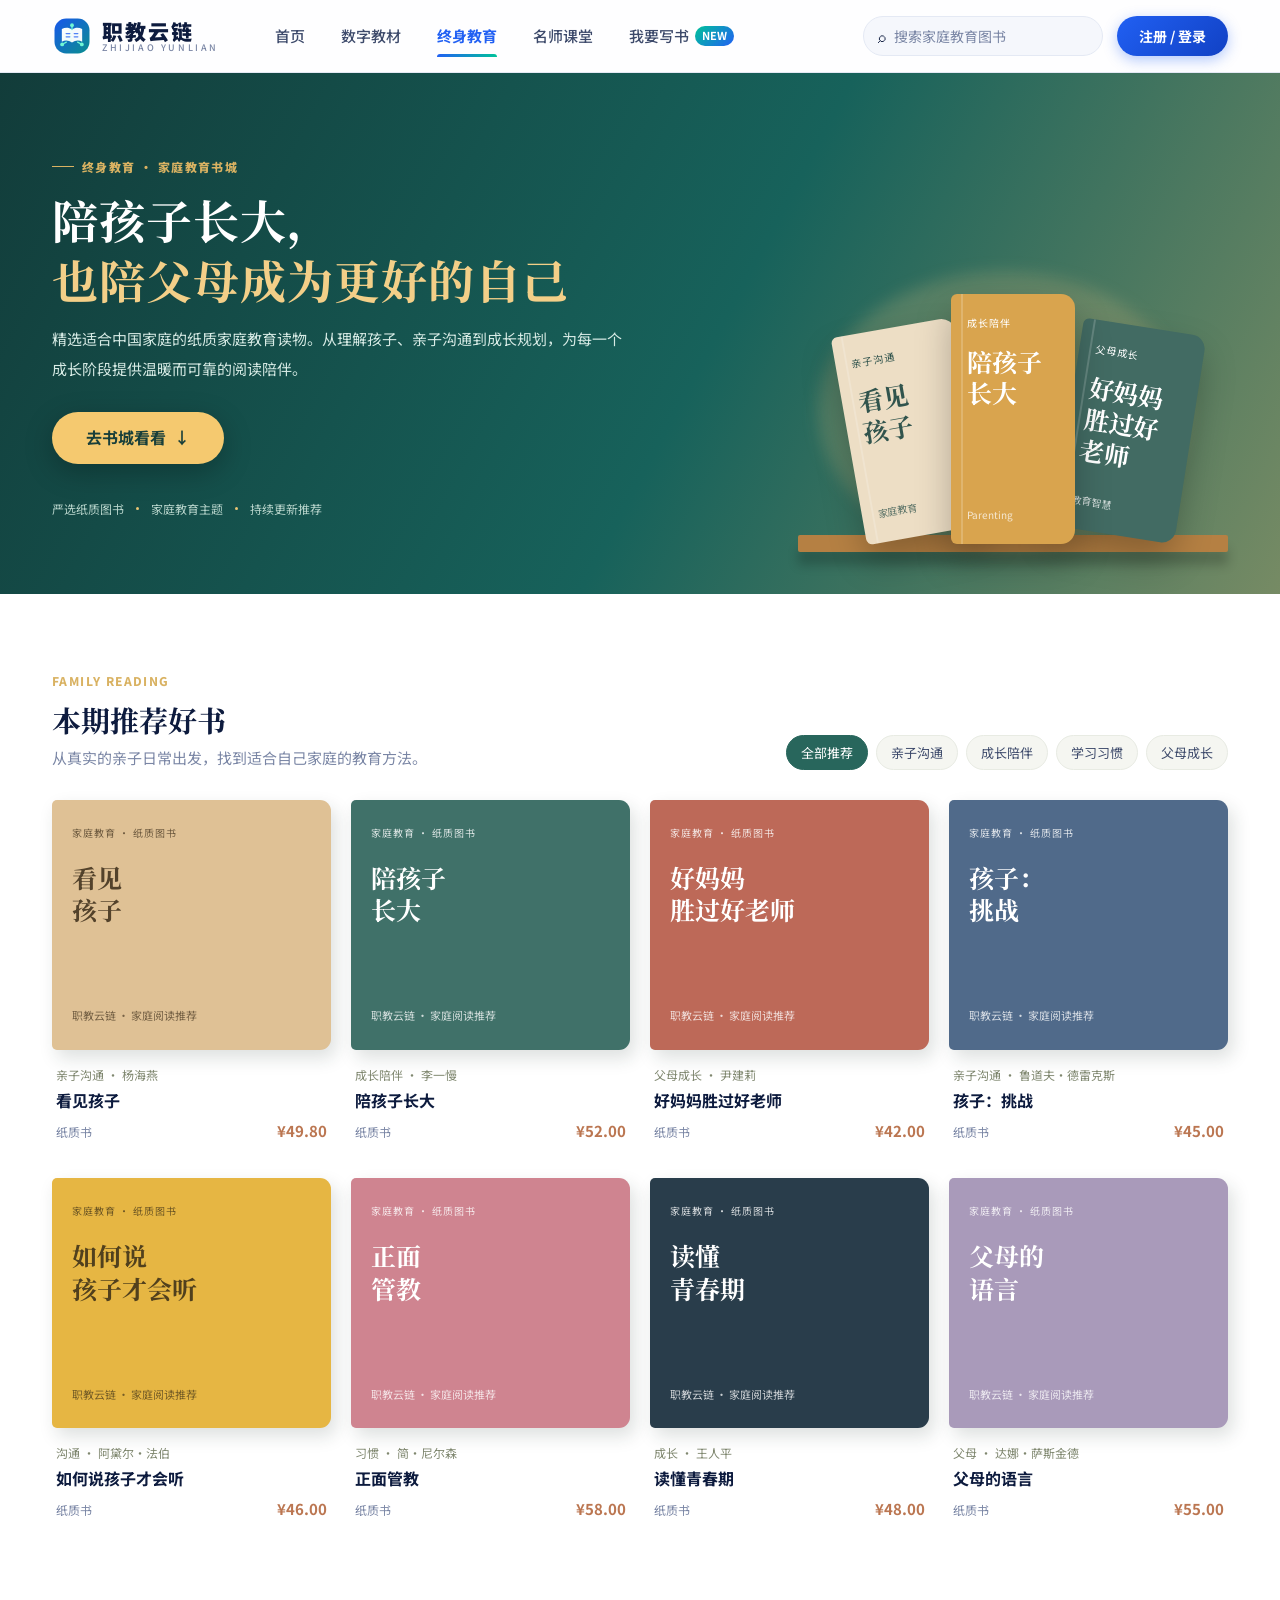
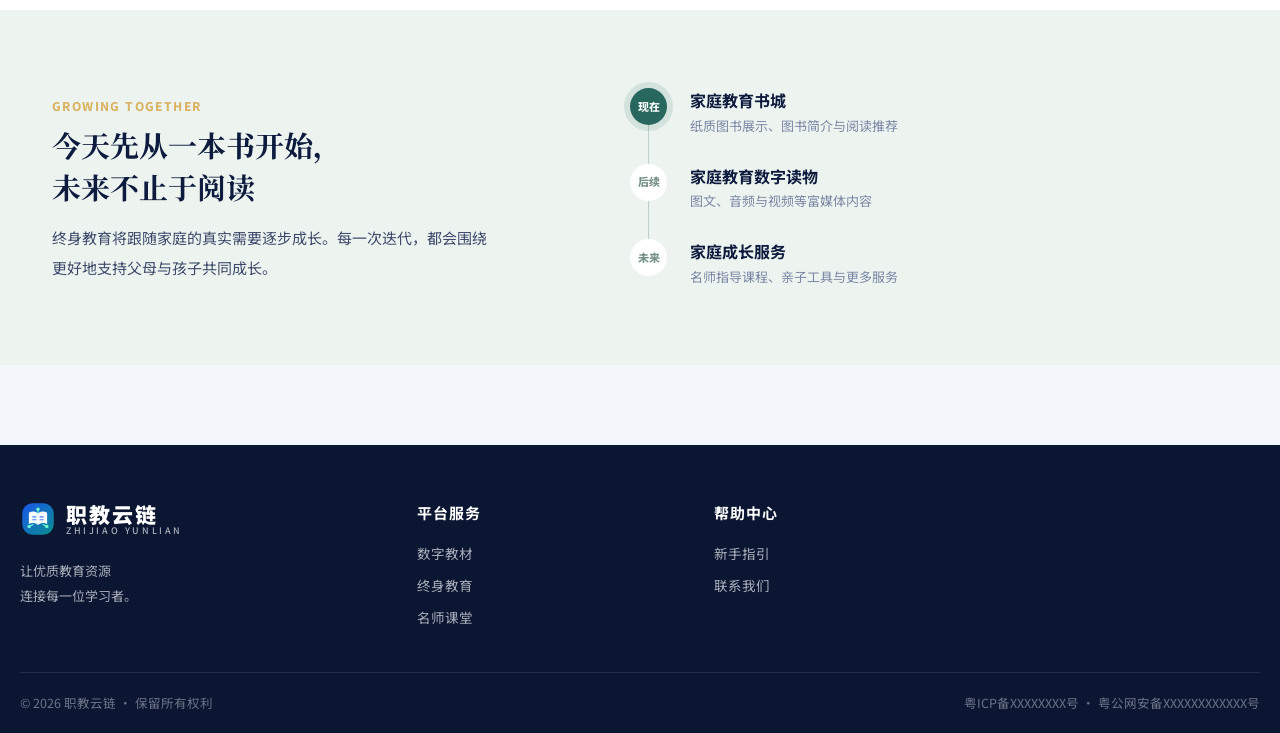
==== commit e4691204: "优化书城详情与顶部导航体验 - 教材详情弹窗顶部封面与信息水平居中 - 终身教育书详情扩充：出版信息、内容简介、亮点、适读人群 - 移除终身教育首版说明区块 - 顶部菜单与 logo 窄窗口下不再换行" ====
--- a/lifelong.html
+++ b/lifelong.html
@@ -11,9 +11,8 @@
 <header class="site-header"><div class="container header-inner"><a class="logo" href="index.html"><img class="brand-mark" src="assets/logo-mark.svg" alt=""><span class="logo-text"><span class="logo-cn">职教云链</span><span class="logo-en">Zhijiao Yunlian</span></span></a><nav class="main-nav"><a href="index.html">首页</a><a href="reader.html?view=mall">数字教材</a><a class="active" href="lifelong.html">终身教育</a><a href="masterclass.html">名师课堂</a><a href="author.html" data-auth-link="author.html">我要写书<span class="nav-badge">NEW</span></a></nav><div class="header-actions"><div class="search-box life-search"><span>⌕</span><input id="lifeSearch" type="text" placeholder="搜索家庭教育图书"></div><a class="btn btn-primary" href="login.html">注册 / 登录</a></div></div></header>
 
 <main>
-  <section class="life-hero"><div class="container life-hero-inner"><div class="life-copy"><span class="life-kicker"><i></i>终身教育 · 家庭教育书城</span><h1>陪孩子长大，<br><em>也陪父母成为更好的自己</em></h1><p>精选适合中国家庭的纸质家庭教育读物。从理解孩子、亲子沟通到成长规划，为每一个成长阶段提供温暖而可靠的阅读陪伴。</p><div class="life-actions"><a class="btn btn-hero" href="#lifeBooks">去书城看看 <span>↓</span></a><button class="life-text-btn" id="lifeAbout">了解首版定位 →</button></div><div class="life-trust"><span>严选纸质图书</span><i></i><span>家庭教育主题</span><i></i><span>持续更新推荐</span></div></div><div class="life-shelf" aria-hidden="true"><div class="shelf-glow"></div><div class="hero-book hb1"><small>亲子沟通</small><b>看见<br>孩子</b><span>家庭教育</span></div><div class="hero-book hb2"><small>成长陪伴</small><b>陪孩子<br>长大</b><span>Parenting</span></div><div class="hero-book hb3"><small>父母成长</small><b>好妈妈<br>胜过好老师</b><span>教育智慧</span></div><div class="shelf-line"></div></div></div></section>
+  <section class="life-hero"><div class="container life-hero-inner"><div class="life-copy"><span class="life-kicker"><i></i>终身教育 · 家庭教育书城</span><h1>陪孩子长大，<br><em>也陪父母成为更好的自己</em></h1><p>精选适合中国家庭的纸质家庭教育读物。从理解孩子、亲子沟通到成长规划，为每一个成长阶段提供温暖而可靠的阅读陪伴。</p><div class="life-actions"><a class="btn btn-hero" href="#lifeBooks">去书城看看 <span>↓</span></a></div><div class="life-trust"><span>严选纸质图书</span><i></i><span>家庭教育主题</span><i></i><span>持续更新推荐</span></div></div><div class="life-shelf" aria-hidden="true"><div class="shelf-glow"></div><div class="hero-book hb1"><small>亲子沟通</small><b>看见<br>孩子</b><span>家庭教育</span></div><div class="hero-book hb2"><small>成长陪伴</small><b>陪孩子<br>长大</b><span>Parenting</span></div><div class="hero-book hb3"><small>父母成长</small><b>好妈妈<br>胜过好老师</b><span>教育智慧</span></div><div class="shelf-line"></div></div></div></section>
 
-  <section class="life-intro"><div class="container"><div><span class="eyebrow">FIRST EDITION</span><h2>一个轻量、专注的<br>家庭教育阅读空间</h2></div><p>这是终身教育板块的首版：先把好书带到更多家庭身边。当前仅提供图书信息展示与阅读推荐，购买、捐赠和课程等服务将在后续逐步完善。</p><div class="intro-tags"><span>纸质图书展示</span><span>基础图书信息</span><span>暂不支持在线交易</span></div></div></section>
 
   <section class="life-books" id="lifeBooks"><div class="container"><div class="life-section-head"><div><span class="eyebrow">FAMILY READING</span><h2>本期推荐好书</h2><p>从真实的亲子日常出发，找到适合自己家庭的教育方法。</p></div><div class="life-filters" aria-label="图书筛选"><button class="active" data-filter="all">全部推荐</button><button data-filter="沟通">亲子沟通</button><button data-filter="成长">成长陪伴</button><button data-filter="习惯">学习习惯</button><button data-filter="父母">父母成长</button></div></div><div class="life-grid" id="lifeGrid"></div></div></section>
 
--- a/assets/style.css
+++ b/assets/style.css
@@ -46,7 +46,7 @@
 ::selection { background: rgba(33,96,243,.18); }
 
 /* ---------- Logo ---------- */
-.logo { display: inline-flex; align-items: center; gap: 10px; cursor: pointer; }
+.logo { display: inline-flex; align-items: center; gap: 10px; cursor: pointer; flex: 0 0 auto; white-space: nowrap; }
 .logo svg, .logo .brand-mark { flex: 0 0 auto; }
 .brand-mark { width: 40px; height: 40px; object-fit: contain; }
 .brand-mark-sm { width: 36px; height: 36px; }
@@ -71,6 +71,7 @@
 .main-nav a {
   padding: 8px 16px; border-radius: 8px; font-size: 15px; font-weight: 500;
   color: var(--ink-2); transition: all .2s var(--ease); position: relative;
+  white-space: nowrap;
 }
 .main-nav a:hover { color: var(--blue); background: var(--blue-soft); }
 .main-nav a.active { color: var(--blue); font-weight: 700; }
@@ -274,6 +275,12 @@
 .cover.light { color: var(--ink); }
 .cover.light::before { background: rgba(13,27,62,.14); }
 .cover.light .c-foot { border-top-color: rgba(13,27,62,.2); }
+.cover.cover-art { background-position: center; background-size: cover; }
+.cover.cover-art::after { background: linear-gradient(180deg, rgba(5,17,47,.12), rgba(5,17,47,.08) 45%, rgba(5,17,47,.45)); }
+.cover.cover-art .c-title, .cover.cover-art .c-sub, .cover.cover-art .c-foot { text-shadow: 0 1px 3px rgba(0,0,0,.42); }
+.cover.art-ai { background-image: linear-gradient(180deg, rgba(4,24,78,.08), rgba(4,24,78,.3)), url('covers/ai-foundations.png'); }
+.cover.art-excel { background-image: linear-gradient(180deg, rgba(5,62,50,.08), rgba(5,39,56,.3)), url('covers/excel-data.png'); }
+.cover.art-forensic { background-image: linear-gradient(180deg, rgba(3,18,56,.08), rgba(3,18,56,.3)), url('covers/forensic-injury.png'); }
 
 .cv-1 { background: linear-gradient(160deg, #12369C, #2160F3 65%, #10C7B0 140%); }
 .cv-2 { background: linear-gradient(160deg, #0A6B5D, #00A886 70%, #7FE0C4 145%); }
@@ -638,6 +645,15 @@
   .login-page { grid-template-columns: 1fr; }
   .login-brand { display: none; }
 }
+@media (max-width: 1150px) {
+  .header-inner { gap: 18px; }
+  .main-nav { gap: 0; }
+  .main-nav a { padding: 8px 10px; font-size: 14px; }
+  .main-nav a.active::after { left: 10px; right: 10px; }
+  .logo-en { display: none; }
+  .search-box { width: 150px; }
+  .search-box:focus-within { width: 190px; }
+}
 @media (max-width: 720px) {
   .container { padding: 0 20px; }
   .main-nav { display: none; }
@@ -821,7 +837,7 @@
   background: rgba(255,255,255,.18); backdrop-filter: blur(6px); transition: background .2s;
 }
 .bd-close:hover { background: rgba(255,255,255,.35); }
-.bd-hero { position: relative; padding: 36px 32px 28px; color: #fff; display: flex; gap: 22px; align-items: flex-end; }
+.bd-hero { position: relative; padding: 36px 32px 28px; color: #fff; display: flex; gap: 22px; align-items: center; justify-content: center; }
 .bd-hero::before { content:''; position:absolute; inset:0; background: radial-gradient(ellipse at 85% 0%, rgba(255,255,255,.18), transparent 55%); }
 .bd-hero .cover { width: 128px; flex: 0 0 auto; padding: 14px 12px; box-shadow: 0 16px 40px rgba(0,0,0,.35); position: relative; }
 .bd-hero-body { position: relative; min-width: 0; }
--- a/assets/lifelong.css
+++ b/assets/lifelong.css
@@ -1 +1,19 @@
 .life-hero{background:linear-gradient(118deg,#123c3a 0%,#17625b 55%,#e0b86e 150%);color:#fff;overflow:hidden}.life-hero-inner{min-height:458px;display:flex;align-items:center;justify-content:space-between;position:relative}.life-copy{max-width:610px;padding:76px 0}.life-kicker,.eyebrow{display:inline-flex;align-items:center;gap:8px;color:#d9b262;font-size:12px;letter-spacing:1.4px;font-weight:800}.life-kicker i{width:22px;height:1px;background:#d9b262}.life-copy h1{font-family:var(--font-display);font-size:46px;line-height:1.3;letter-spacing:1px;margin:14px 0}.life-copy h1 em{color:#f3cf88;font-style:normal}.life-copy>p{max-width:570px;color:#d7ebe5;font-size:15px;line-height:2}.life-actions{display:flex;align-items:center;gap:20px;margin-top:28px}.life-actions .btn-hero{background:#f5c96f;color:#193f3a;border-color:#f5c96f}.life-text-btn{color:#fff;border-bottom:1px solid rgba(255,255,255,.5);padding-bottom:3px}.life-trust{display:flex;align-items:center;gap:12px;font-size:12px;color:#b6d3ca;margin-top:35px}.life-trust i{width:3px;height:3px;background:#e9c574;border-radius:50%}.life-shelf{width:430px;height:350px;position:relative;align-self:flex-end}.shelf-glow{position:absolute;width:370px;height:280px;border-radius:50%;background:rgba(246,208,132,.19);filter:blur(8px);bottom:42px;left:20px}.hero-book{position:absolute;bottom:58px;width:124px;height:210px;padding:21px 16px;box-shadow:0 18px 35px rgba(0,0,0,.25);display:flex;flex-direction:column;z-index:1}.hero-book small{font-size:10px;letter-spacing:1px}.hero-book b{font-family:var(--font-display);font-size:25px;line-height:1.25;margin-top:15px}.hero-book span{font-size:10px;margin-top:auto;opacity:.75}.hb1{left:50px;background:#eddec5;color:#31544d;transform:rotate(-10deg);bottom:58px}.hb2{left:153px;background:#d9a44e;color:#fff;height:250px;bottom:50px;z-index:3}.hb3{right:37px;background:#426b63;color:#fff;transform:rotate(9deg);bottom:58px}.shelf-line{position:absolute;height:17px;left:0;right:0;bottom:42px;background:#b58043;border-radius:2px;box-shadow:0 13px 11px rgba(0,0,0,.2)}.life-intro{background:#fbf8f1;padding:62px 0}.life-intro .container{display:grid;grid-template-columns:1.1fr 1fr auto;gap:48px;align-items:center}.life-intro h2,.life-section-head h2,.roadmap-copy h2{font-family:var(--font-display);font-size:29px;line-height:1.45;margin-top:7px}.life-intro p{color:var(--ink-2);font-size:14px;line-height:2}.intro-tags{display:flex;flex-direction:column;gap:8px}.intro-tags span{background:#fff;border:1px solid #eadfca;border-radius:99px;color:#836a3b;font-size:12px;padding:7px 13px;white-space:nowrap}.life-books{padding:74px 0;background:#fff}.life-section-head{display:flex;justify-content:space-between;align-items:flex-end;gap:30px;margin-bottom:30px}.life-section-head p{color:var(--ink-3);margin-top:5px}.life-filters{display:flex;flex-wrap:wrap;justify-content:flex-end;gap:8px}.life-filters button{color:var(--ink-2);background:#f5f6f1;border:1px solid #e8ebe3;border-radius:99px;padding:7px 14px;font-size:13px}.life-filters button.active,.life-filters button:hover{color:#fff;background:#28665c;border-color:#28665c}.life-grid{display:grid;grid-template-columns:repeat(4,1fr);gap:20px}.life-book{cursor:pointer;min-width:0}.life-cover{height:250px;border-radius:5px 11px 11px 5px;padding:25px 20px;display:flex;flex-direction:column;box-shadow:5px 8px 18px rgba(29,46,39,.15);transition:transform .25s var(--ease),box-shadow .25s var(--ease)}.life-book:hover .life-cover{transform:translateY(-7px) rotate(-1deg);box-shadow:9px 17px 26px rgba(29,46,39,.18)}.life-cover small{font-size:10px;letter-spacing:1px;opacity:.8}.life-cover b{font-family:var(--font-display);font-size:25px;line-height:1.3;margin-top:20px;white-space:pre-line}.life-cover span{font-size:11px;margin-top:auto;opacity:.75}.sand{background:#dfc195;color:#53422b}.green{background:#407169;color:#fff}.red{background:#bd6958;color:#fff}.blue{background:#506a8a;color:#fff}.yellow{background:#e6b643;color:#51401d}.pink{background:#cf8490;color:#fff}.ink{background:#293d4b;color:#fff}.lavender{background:#a99aba;color:#fff}.life-book-body{padding:15px 4px}.life-book-body p{font-size:12px;color:#7f876f}.life-book-body h3{font-size:16px;line-height:1.5;margin:4px 0 7px}.life-book-body footer{display:flex;justify-content:space-between;align-items:center;color:var(--ink-3);font-size:12px}.life-book-body strong{color:#bb7651;font-size:15px}.life-roadmap{background:#edf4f0;padding:78px 0}.life-roadmap .container{display:grid;grid-template-columns:1fr 1.2fr;gap:80px;align-items:center}.roadmap-copy p{color:var(--ink-2);max-width:440px;line-height:2;margin-top:15px}.life-roadmap ol{list-style:none;position:relative}.life-roadmap ol:before{content:"";position:absolute;left:18px;top:17px;bottom:17px;width:1px;background:#bad0c8}.life-roadmap li{display:flex;gap:23px;position:relative;padding:0 0 27px}.life-roadmap li:last-child{padding-bottom:0}.life-roadmap li>span{width:37px;height:37px;border-radius:50%;z-index:1;background:#fff;color:#759189;display:grid;place-items:center;font-size:11px;font-weight:800}.life-roadmap li.now>span{background:#27675d;color:#fff;box-shadow:0 0 0 6px rgba(39,103,93,.12)}.life-roadmap li b{font-size:16px}.life-roadmap li p{color:var(--ink-3);font-size:13px;margin-top:2px}.life-modal{display:none;position:fixed;inset:0;background:rgba(13,27,38,.58);z-index:1000;padding:20px;place-items:center}.life-modal.open{display:grid}.life-modal-box{background:#fff;border-radius:18px;width:min(700px,100%);padding:30px;position:relative;box-shadow:var(--shadow-lg)}.life-close{position:absolute;right:14px;top:11px;color:var(--ink-3);font-size:28px}.life-modal-book{display:flex;gap:25px}.life-modal-book .life-cover{width:165px;min-width:165px;height:250px}.life-modal-book h2{font-size:25px;margin:6px 0}.life-modal-book p{color:var(--ink-2);line-height:1.85;font-size:14px}.life-modal-book .modal-meta{display:flex;gap:12px;color:var(--ink-3);font-size:12px;margin:12px 0}.life-notice{margin-top:18px;background:#f8f3e9;border-radius:10px;padding:12px 14px;color:#886b38;font-size:13px}.life-notice button{color:#fff;background:#317269;border-radius:7px;padding:7px 12px;margin-left:10px;font-size:12px}@media(max-width:900px){.life-shelf{display:none}.life-copy{padding:64px 0}.life-intro .container{grid-template-columns:1fr;gap:18px}.intro-tags{flex-direction:row;flex-wrap:wrap}.life-grid{grid-template-columns:repeat(2,1fr)}.life-roadmap .container{grid-template-columns:1fr;gap:38px}}@media(max-width:600px){.life-copy h1{font-size:35px}.life-section-head{align-items:flex-start;flex-direction:column}.life-filters{justify-content:flex-start}.life-cover{height:210px;padding:18px 15px}.life-cover b{font-size:20px}.life-modal-book{flex-direction:column}.life-modal-book .life-cover{width:145px;height:210px}.life-actions{gap:13px}.life-hero-inner{min-height:420px}.life-copy{padding:55px 0}}
+
+.life-modal-box{width:min(860px,100%);max-height:calc(100vh - 40px);overflow:auto}
+.life-modal-side{flex:0 0 185px;display:flex;flex-direction:column;gap:16px}
+.life-modal-book .life-cover{width:185px;min-width:0;height:265px}
+.life-modal-main{min-width:0;flex:1}
+.life-facts{display:flex;flex-direction:column;gap:8px;background:#fbf8f1;border:1px solid #efe6d2;border-radius:12px;padding:14px 15px;font-size:12px;color:var(--ink-2)}
+.life-facts>div{display:flex;gap:10px;line-height:1.55}
+.life-facts .k{flex:0 0 52px;color:#a08b5f;font-weight:700}
+.life-lead{color:#6b7a5e;font-size:14px;line-height:1.85;border-left:3px solid #d9b262;padding-left:12px;margin-top:4px}
+.life-sec-title{font-size:15px;margin:20px 0 8px;display:flex;align-items:center;gap:8px}
+.life-sec-title:before{content:"";width:4px;height:15px;border-radius:2px;background:#28665c}
+.life-intro-text{font-size:13.5px}
+.life-highlights{list-style:none;display:flex;flex-direction:column;gap:7px}
+.life-highlights li{position:relative;padding-left:18px;font-size:13px;color:var(--ink-2);line-height:1.7}
+.life-highlights li:before{content:"";position:absolute;left:2px;top:9px;width:6px;height:6px;border-radius:50%;background:#d9b262}
+.life-audience{margin-top:16px;font-size:13px;color:var(--ink-2);background:#edf4f0;border-radius:10px;padding:11px 14px;line-height:1.7}
+.life-audience .k{color:#28665c;font-weight:800;margin-right:10px}
+@media(max-width:600px){.life-modal-side{flex-direction:row;align-items:flex-start;flex-basis:auto}.life-modal-book .life-cover{width:145px;height:210px;flex:0 0 145px}.life-facts{flex:1}}
